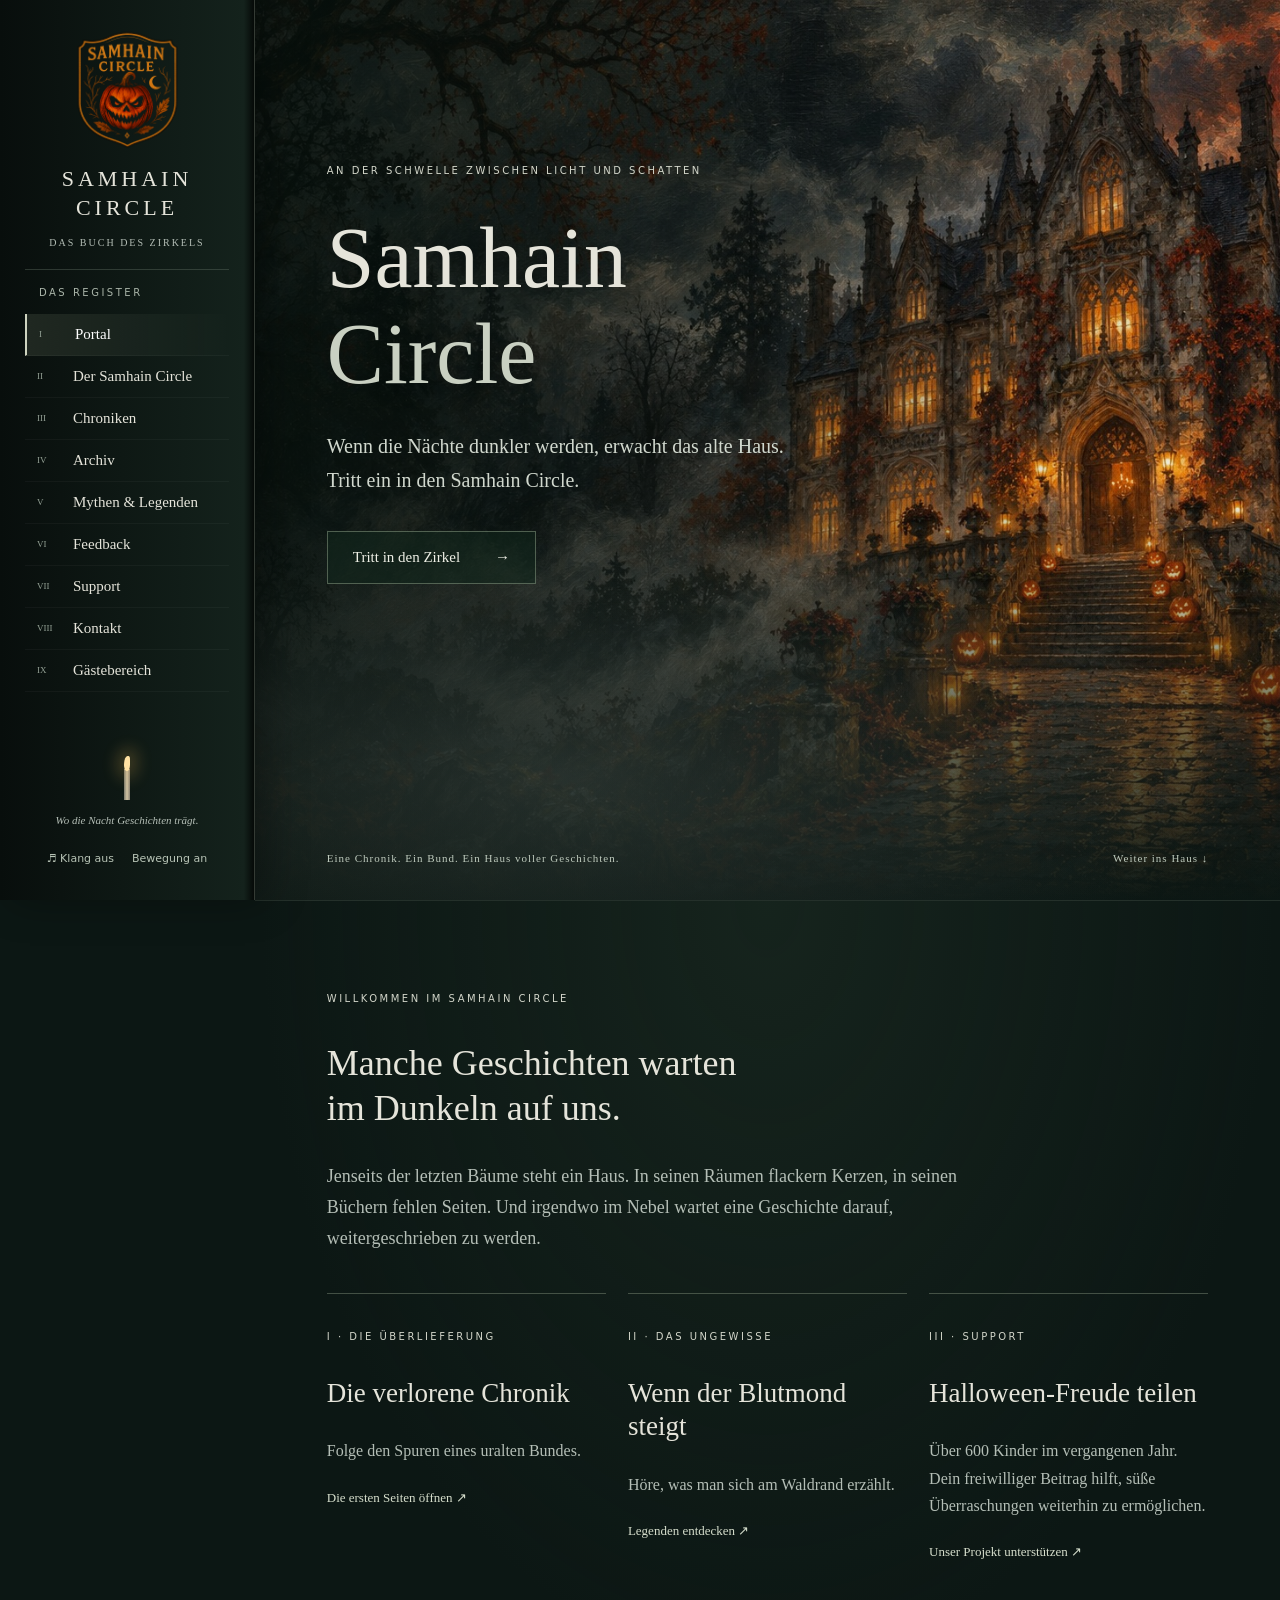
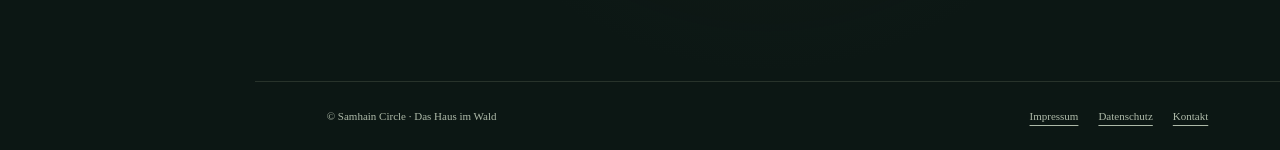
==== index.html @ fbd8ac40 "Gästebereich im Menü verlinken" ====
<!doctype html><html lang="de"><head><meta charset="utf-8"><meta name="viewport" content="width=device-width,initial-scale=1"><meta name="description" content="Samhain Circle – ein Herrenhaus im dunklen Wald. Entdecke den Zirkel, die verlorene Chronik und geheimnisvolle Legenden."><meta name="theme-color" content="#0c1714"><title>Portal · Samhain Circle</title><link rel="icon" href="./assets/favicon.svg" type="image/svg+xml"><link rel="stylesheet" href="./assets/style.css"><script src="./assets/config.js" defer></script><script src="./assets/app.js" defer></script><link rel="stylesheet" href="./assets/logo.css"><style id="historische-ueberschrift">
.hero h1{font-family:Luminari,"Palatino Linotype",Palatino,Georgia,serif;font-weight:400;letter-spacing:0;line-height:1.12;font-size:clamp(64px,6.7vw,104px)}
.hero h1 em{font-style:normal;font-weight:400}
@media(max-width:680px){.hero h1{font-size:clamp(54px,12vw,76px)}}
</style><style>nav a span{flex-shrink:0}nav a{line-height:1.4}</style></head><body><a class="skip" href="#inhalt">Zum Inhalt</a><aside class="register"><a class="brand" href="./index.html"><img class="brand-logo" src="./assets/samhain-logo.png" alt="" width="1024" height="1024"><strong>Samhain<br>Circle</strong><small>Das Buch des Zirkels</small></a><button class="menu-toggle" aria-expanded="false" aria-controls="register-nav">Buchregister <span>☰</span></button><nav id="register-nav" aria-label="Buchregister"><p class="eyebrow">Das Register</p><a href="./index.html" aria-current=page><span>I</span>Portal</a><a href="./zirkel/index.html" ><span>II</span>Der Samhain Circle</a><a href="./chroniken/index.html" ><span>III</span>Chroniken</a><a href="./archiv/index.html" ><span>IV</span>Archiv</a><a href="./mythen/index.html" ><span>V</span>Mythen & Legenden</a><a href="./feedback/index.html" ><span>VI</span>Feedback</a><a href="./vermaechtnis/index.html" ><span>VII</span>Support</a><a href="./kontakt/index.html" ><span>VIII</span>Kontakt</a><a href="https://members.samhaincircle.de/"><span>IX</span>Gästebereich</a></nav><div class="aside-bottom"><div class="candle" aria-hidden="true"><i></i></div><p>Wo die Nacht Geschichten trägt.</p><button class="sound" type="button" aria-pressed="false">♬ Klang aus</button><button class="motion" type="button" aria-pressed="false">Bewegung an</button></div></aside><main id="inhalt"><section class="hero"><div class="fog" aria-hidden="true"></div><div class="shadow" aria-hidden="true"></div><div class="hero-copy"><span class="eyebrow">An der Schwelle zwischen Licht und Schatten</span><h1>Samhain<br><em>Circle</em></h1><p>Wenn die Nächte dunkler werden, erwacht das alte Haus.<br>Tritt ein in den Samhain Circle.</p><a class="button" href="zirkel/index.html">Tritt in den Zirkel <span>→</span></a></div><div class="hero-bottom"><span>Eine Chronik. Ein Bund. Ein Haus voller Geschichten.</span><a href="#entdecken">Weiter ins Haus ↓</a></div></section><section class="intro" id="entdecken"><span class="eyebrow">Willkommen im Samhain Circle</span><h2>Manche Geschichten warten<br>im Dunkeln auf uns.</h2><p>Jenseits der letzten Bäume steht ein Haus. In seinen Räumen flackern Kerzen, in seinen Büchern fehlen Seiten. Und irgendwo im Nebel wartet eine Geschichte darauf, weitergeschrieben zu werden.</p><div class="cards"><a href="chroniken/index.html"><span class="eyebrow">I · Die Überlieferung</span><h3>Die verlorene Chronik</h3><p>Folge den Spuren eines uralten Bundes.</p><span>Die ersten Seiten öffnen ↗</span></a><a href="mythen/index.html"><span class="eyebrow">II · Das Ungewisse</span><h3>Wenn der Blutmond steigt</h3><p>Höre, was man sich am Waldrand erzählt.</p><span>Legenden entdecken ↗</span></a><a href="vermaechtnis/index.html"><span class="eyebrow">III · Support</span><h3>Halloween-Freude teilen</h3><p>Über 600 Kinder im vergangenen Jahr. Dein freiwilliger Beitrag hilft, süße Überraschungen weiterhin zu ermöglichen.</p><span>Unser Projekt unterstützen ↗</span></a></div></section><footer><span>© Samhain Circle · Das Haus im Wald</span><div><a href="./impressum/index.html">Impressum</a><a href="./datenschutz/index.html">Datenschutz</a><a href="./kontakt/index.html">Kontakt</a></div></footer></main></body></html>
---- assets/style.css ----
:root{color-scheme:dark;--ink:#e5e4da;--muted:#b4beb6;--line:#536058;--green:#0c1714;--silver:#cbd0c2}*{box-sizing:border-box}html{scroll-behavior:smooth}body{margin:0;background:var(--green);color:var(--ink);font:18px/1.7 Georgia,'Times New Roman',serif}a{color:inherit;text-underline-offset:5px}button,input,textarea{font:inherit}button,a,input,textarea,summary{touch-action:manipulation}button{cursor:pointer}button:disabled{cursor:not-allowed;opacity:.5}a:focus-visible,button:focus-visible,input:focus-visible,textarea:focus-visible,summary:focus-visible{outline:2px solid #e6c68e;outline-offset:5px}[hidden]{display:none!important}.skip{position:fixed;top:-100px;left:20px;z-index:100;background:#fff;color:#000;padding:12px}.skip:focus{top:10px}.register{width:255px;position:fixed;inset:0 auto 0 0;z-index:10;background:linear-gradient(90deg,#080e0c,#14221c 96%,#050907);border-right:1px solid #75817266;padding:26px 25px;display:flex;flex-direction:column;overflow:auto;box-shadow:10px 0 40px #0005}.brand{text-decoration:none;text-align:center;display:block}.sigil{display:block;font-size:43px;line-height:1.2;color:#d8d9c9}.brand strong{display:block;font-size:25px;font-weight:400;letter-spacing:4px;text-transform:uppercase;line-height:1.3}.brand small{font-size:10px;letter-spacing:2px;color:var(--muted);text-transform:uppercase;display:block;margin:16px 0 24px}.eyebrow{font:10px/1.8 system-ui,sans-serif;letter-spacing:2.5px;text-transform:uppercase;color:#d2d5c9}nav{border-top:1px solid #61726466;padding-top:14px}nav .eyebrow{color:#aab5a9;margin:0 0 12px 14px}nav a{display:flex;align-items:center;gap:16px;text-decoration:none;padding:10px 12px;font-size:15px;transition:background .3s,transform .3s;border-bottom:1px solid #ffffff09}nav a span{font-size:9px;width:20px;color:#929f93}nav a:hover{background:#b6c9ad0c;transform:translateX(3px)}nav a[aria-current]{background:linear-gradient(90deg,#a4b39524,transparent);border-left:2px solid #ced3bf;color:white}.aside-bottom{margin-top:auto;text-align:center;padding-top:22px}.aside-bottom p{font-size:11px;font-style:italic;color:var(--muted)}.sound,.motion{border:0;background:none;color:#b8c4b6;font:11px system-ui;padding:9px}.candle{position:relative;height:31px;width:6px;background:linear-gradient(90deg,#79786b,#d2c3a3,#888071);margin:10px auto 0}.candle i{position:absolute;top:-13px;left:0;width:6px;height:15px;border-radius:70% 30% 50% 50%;background:#ffe1a3;box-shadow:0 0 15px 8px #efba5333;animation:flicker 4s infinite alternate}.menu-toggle{display:none}main{margin-left:255px}.hero{min-height:780px;height:100svh;max-height:1100px;position:relative;isolation:isolate;background:#101a17 url('manor.jpg') center center/cover no-repeat}.hero:before{content:'';position:absolute;inset:0;z-index:-1;background:linear-gradient(90deg,#07110dd9 0%,#07110d6b 44%,#07110d0d 80%),linear-gradient(0deg,#0c1714 0%,transparent 45%,#0002)}.hero-copy{padding:clamp(70px,17vh,180px) 7% 90px;max-width:850px}.hero h1{font-size:clamp(70px,7.5vw,116px);font-weight:400;line-height:.98;letter-spacing:-3px;margin:27px 0 26px;text-shadow:0 4px 25px #0005}.hero h1 em{font-weight:400;font-style:italic;color:#c9d0c2}.hero-copy>p{font-size:20px;color:#d1d8ce;margin-bottom:34px}.button{display:inline-flex;align-items:center;gap:35px;border:1px solid #99aa9177;padding:13px 25px;text-decoration:none;background:#10271b88;color:#eeefe5;font-size:15px;transition:background .25s,border .25s}.button:hover{background:#293f30;border-color:#d0dac7}.hero-bottom{position:absolute;bottom:32px;left:7%;right:7%;display:flex;justify-content:space-between;gap:25px;font-size:11px;color:#bdc9bc;letter-spacing:1px}.hero-bottom a{text-decoration:none}.fog{position:absolute;inset:55% 0 0;z-index:-1;background:radial-gradient(ellipse at 30% 70%,#cad9d425,transparent 65%);animation:mist 24s ease-in-out infinite alternate;pointer-events:none}.shadow{position:absolute;right:15%;top:48%;width:28px;height:95px;opacity:0;background:#0008;border-radius:50% 50% 15% 15%;filter:blur(7px);animation:shade 70s infinite;z-index:-1}.intro{padding:80px 7% 90px;border-top:1px solid #c2cdbc22;background:radial-gradient(ellipse at top,#24362a66,transparent 70%)}h2,h3{font-weight:400;line-height:1.25}h2{font-size:36px}h3{font-size:27px}.intro>p{max-width:650px;color:var(--muted);font-size:18px}.cards{display:grid;grid-template-columns:repeat(3,1fr);gap:22px;margin-top:40px}.cards a{display:block;text-decoration:none;border-top:1px solid #81917b77;padding:25px 0;transition:transform .25s}.cards a:hover{transform:translateY(-4px)}.cards p{font-size:16px;color:var(--muted)}.cards a>span:last-child{font-size:13px;color:#d6decc}.page{padding:70px 8% 100px;min-height:calc(100svh - 90px);background:radial-gradient(ellipse at top right,#354b3433,transparent 70%);animation:arrive .6s ease-out}.page>h1{font-size:clamp(42px,5vw,68px);font-weight:400;line-height:1.13;max-width:850px;margin:25px 0 15px}.subtitle{font-size:19px;font-style:italic;color:#b4c2b2}.rule{display:flex;align-items:center;gap:20px;color:#a7b49d;margin:35px 0}.rule:after{content:'';height:1px;background:#82927955;flex:1}.prose{max-width:850px}.prose p{color:#c0cabf}.prose .lead{font-size:24px;line-height:1.55;color:#e2e4d8}.columns{display:grid;grid-template-columns:1fr 1fr;gap:40px;margin:45px 0}.number{font-size:30px;color:#8fa184}.columns h2{font-size:26px}blockquote{border-left:1px solid #a9b69a;padding:14px 30px;margin:40px 0;font-size:24px;font-style:italic;color:#d3d9c9}.timeline article{padding:25px 0 30px;border-bottom:1px solid #63765b55}.timeline h2{font-size:30px}.prose .cards{grid-template-columns:1fr 1fr}.note{font-size:13px;color:#acbaab!important}.prose details{padding:22px 0;border-bottom:1px solid #7b8e6e66}.prose summary{font-size:25px;cursor:pointer}.prose details p{padding-left:20px}footer{display:flex;justify-content:space-between;gap:20px;padding:25px 7%;font-size:11px;color:#adb9a8;border-top:1px solid #75816b44}footer div{display:flex;gap:20px}form{max-width:680px}fieldset{border:0;padding:0;margin:28px 0}legend{margin-bottom:12px;font-size:17px}legend span,label>span{color:var(--muted);font-size:13px}label{display:block;font-size:16px;margin-bottom:20px}input:not([type=radio]):not([type=checkbox]),textarea{display:block;width:100%;margin-top:8px;background:#060e0a77;border:1px solid #788a6e88;border-radius:0;padding:12px;color:#fff}textarea{resize:vertical;min-height:130px}.choice{display:flex;align-items:baseline;gap:10px;font-size:14px}.choice input{accent-color:#a9b697;width:17px;height:17px}.rating{display:flex;flex-wrap:wrap;gap:10px}.rating legend{float:none}.rating label{position:relative;border:1px solid #72836566;padding:10px 14px;margin:0;cursor:pointer}.rating label:has(input:checked){background:#52624466;border-color:#e7d3a0}.rating input{accent-color:#b5c5a7}.rating label>span{color:#d8c79f;font-size:17px;display:block}.rating small{display:block;font:11px system-ui;color:#c2cbbb}.trap{position:absolute;left:-10000px}.no-motion *, .no-motion *:before,.no-motion *:after{animation:none!important;scroll-behavior:auto!important;transition:none!important}@keyframes mist{to{transform:translateX(8%);opacity:.5}}@keyframes flicker{50%{opacity:.7;transform:scaleY(.85)}}@keyframes shade{0%,88%,96%,100%{opacity:0}92%{opacity:.45;transform:translateX(-30px)}}@keyframes arrive{from{opacity:0;transform:translateY(6px)}to{opacity:1;transform:translateY(0)}}@media(prefers-reduced-motion:reduce){*,*:before,*:after{animation:none!important;scroll-behavior:auto!important;transition:none!important}}@media(min-width:1500px){.register{width:280px}main{margin-left:280px}}@media(max-width:950px){.register{width:210px;padding:20px 14px}main{margin-left:210px}.hero-copy{padding-left:7%}.hero{min-height:700px}.hero-copy .eyebrow{max-width:290px;display:block}.cards{grid-template-columns:1fr}.hero-bottom{flex-direction:column}.hero h1{font-size:80px}}@media(max-width:680px){.register{position:sticky;top:0;width:100%;height:auto;padding:12px 20px;display:block;overflow:visible;background:#101c16f5;backdrop-filter:blur(10px)}.brand{display:flex;align-items:center;gap:10px;text-align:left}.sigil{font-size:32px}.brand strong{font-size:13px;letter-spacing:2px}.brand small,.aside-bottom .candle,.aside-bottom p{display:none}.menu-toggle{display:block;position:absolute;top:22px;right:20px;background:none;border:0;color:#e0e4d7;font-size:13px}.menu-toggle span{margin-left:8px}nav{display:none;margin-top:14px;max-height:70svh;overflow:auto}nav.open{display:block}.aside-bottom{position:absolute;right:16px;top:41px;margin:0;padding:0}.sound,.motion{font-size:9px;padding:4px}main{margin:0}.hero{height:calc(100svh - 70px);min-height:640px;background-position:60% center}.hero-copy{padding:100px 7% 80px}.hero h1{font-size:78px}.hero-copy>p{font-size:18px}.hero-copy>.eyebrow{font-size:9px;max-width:220px}.hero:before{background:linear-gradient(90deg,#07110dd9,#07110d66),linear-gradient(0deg,#0c1714,transparent 65%)}.hero-bottom{font-size:10px;bottom:28px}.intro{padding:55px 7%}.intro h2{font-size:32px}.page{padding:45px 7% 65px}.page>h1{font-size:43px}.columns,.prose .cards{grid-template-columns:1fr;gap:15px}.prose .lead{font-size:21px}blockquote{font-size:21px;padding-left:20px}.rating{gap:6px}.rating label{padding:8px}.rating label>span{font-size:13px}footer{flex-direction:column;padding:22px 7%}.hero h1{letter-spacing:-2px}}
---- assets/logo.css ----
.brand-logo{display:block;width:125px;max-width:100%;height:auto;object-fit:contain;margin:0 auto 14px}.brand strong{font-size:22px}.brand small{margin-top:12px;margin-bottom:18px}@media(max-width:680px){.brand-logo{width:42px;height:42px;margin:0;flex-shrink:0}.brand strong{font-size:13px}}@media(min-width:681px) and (max-height:800px){.brand-logo{width:90px;margin-bottom:8px}.brand small{margin:9px 0 12px}.register{padding-top:16px}nav a{padding-top:8px;padding-bottom:8px}.aside-bottom{padding-top:12px}}
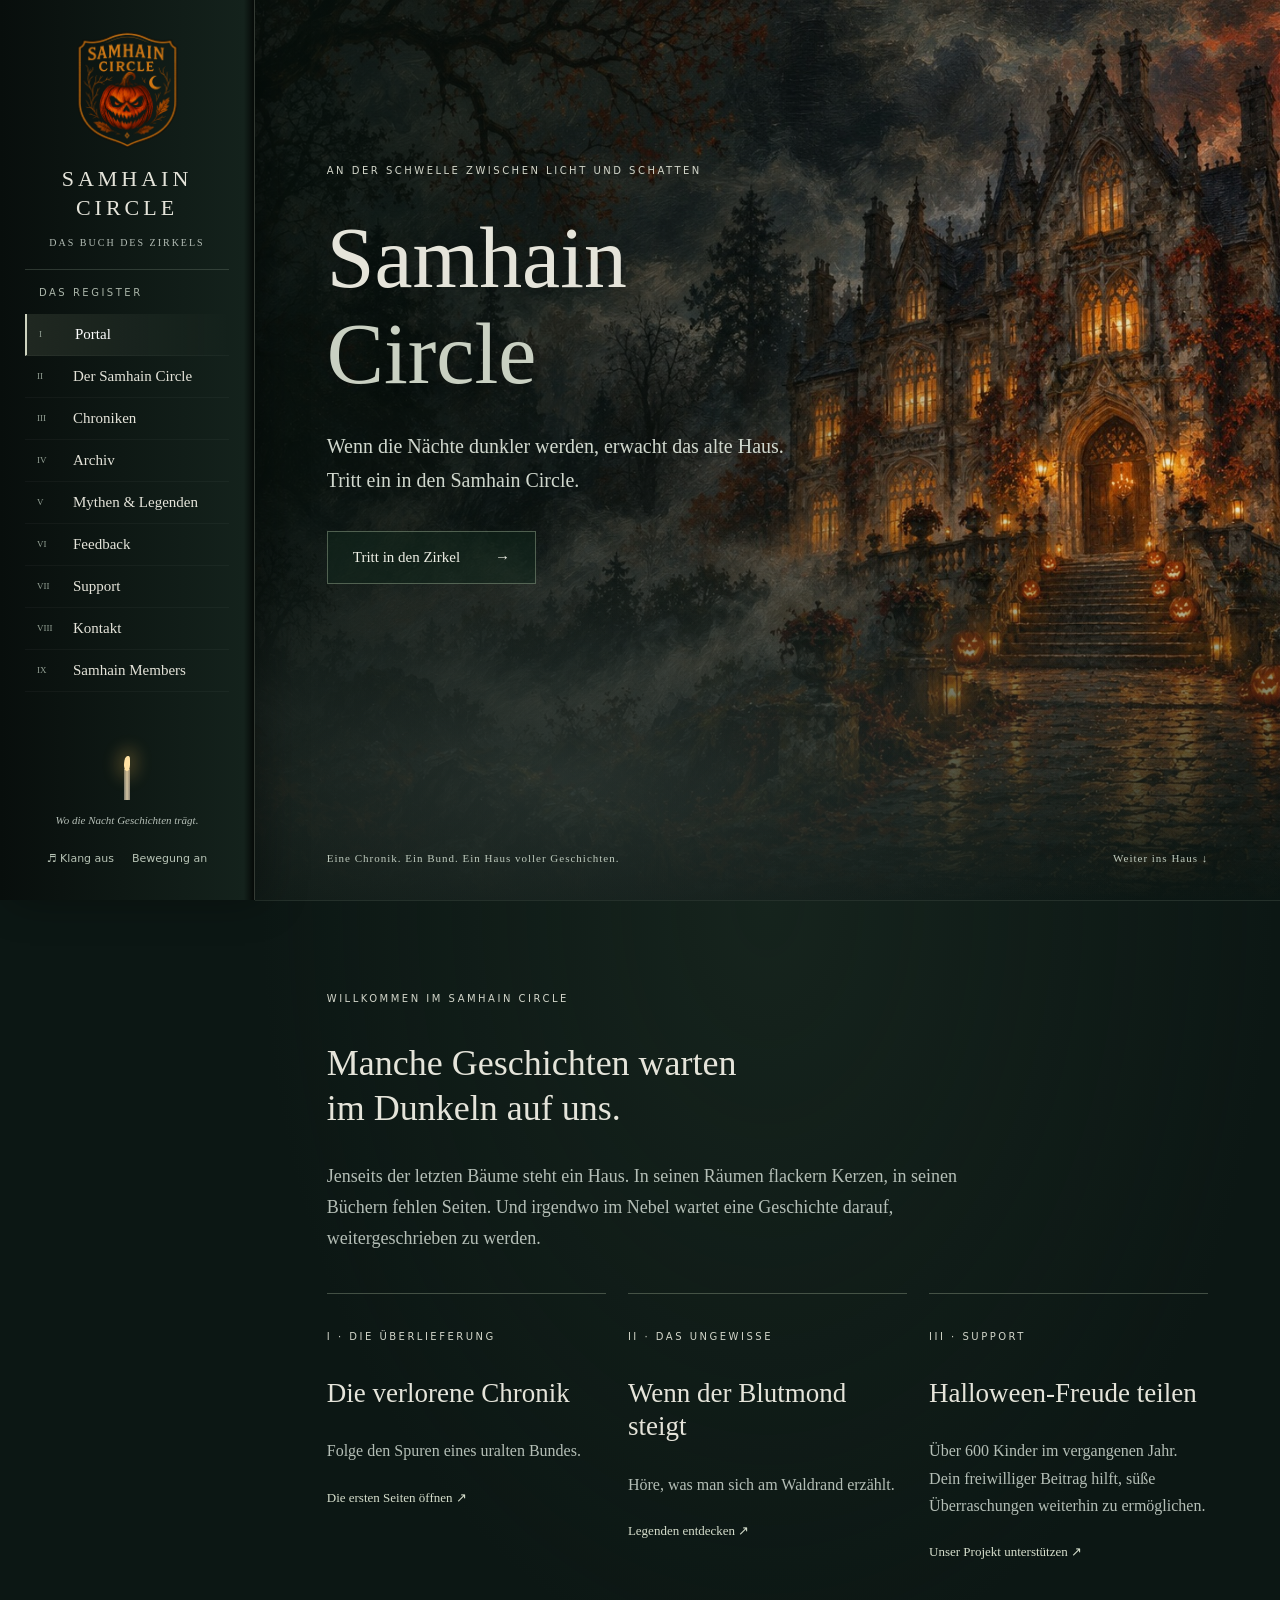
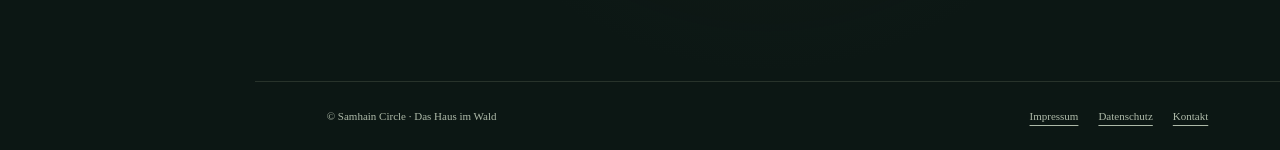
==== commit 10ac6aca: "Menüeintrag in Samhain Members umbenennen" ====
--- a/index.html
+++ b/index.html
@@ -2,4 +2,4 @@
 .hero h1{font-family:Luminari,"Palatino Linotype",Palatino,Georgia,serif;font-weight:400;letter-spacing:0;line-height:1.12;font-size:clamp(64px,6.7vw,104px)}
 .hero h1 em{font-style:normal;font-weight:400}
 @media(max-width:680px){.hero h1{font-size:clamp(54px,12vw,76px)}}
-</style><style>nav a span{flex-shrink:0}nav a{line-height:1.4}</style></head><body><a class="skip" href="#inhalt">Zum Inhalt</a><aside class="register"><a class="brand" href="./index.html"><img class="brand-logo" src="./assets/samhain-logo.png" alt="" width="1024" height="1024"><strong>Samhain<br>Circle</strong><small>Das Buch des Zirkels</small></a><button class="menu-toggle" aria-expanded="false" aria-controls="register-nav">Buchregister <span>☰</span></button><nav id="register-nav" aria-label="Buchregister"><p class="eyebrow">Das Register</p><a href="./index.html" aria-current=page><span>I</span>Portal</a><a href="./zirkel/index.html" ><span>II</span>Der Samhain Circle</a><a href="./chroniken/index.html" ><span>III</span>Chroniken</a><a href="./archiv/index.html" ><span>IV</span>Archiv</a><a href="./mythen/index.html" ><span>V</span>Mythen & Legenden</a><a href="./feedback/index.html" ><span>VI</span>Feedback</a><a href="./vermaechtnis/index.html" ><span>VII</span>Support</a><a href="./kontakt/index.html" ><span>VIII</span>Kontakt</a><a href="https://members.samhaincircle.de/"><span>IX</span>Gästebereich</a></nav><div class="aside-bottom"><div class="candle" aria-hidden="true"><i></i></div><p>Wo die Nacht Geschichten trägt.</p><button class="sound" type="button" aria-pressed="false">♬ Klang aus</button><button class="motion" type="button" aria-pressed="false">Bewegung an</button></div></aside><main id="inhalt"><section class="hero"><div class="fog" aria-hidden="true"></div><div class="shadow" aria-hidden="true"></div><div class="hero-copy"><span class="eyebrow">An der Schwelle zwischen Licht und Schatten</span><h1>Samhain<br><em>Circle</em></h1><p>Wenn die Nächte dunkler werden, erwacht das alte Haus.<br>Tritt ein in den Samhain Circle.</p><a class="button" href="zirkel/index.html">Tritt in den Zirkel <span>→</span></a></div><div class="hero-bottom"><span>Eine Chronik. Ein Bund. Ein Haus voller Geschichten.</span><a href="#entdecken">Weiter ins Haus ↓</a></div></section><section class="intro" id="entdecken"><span class="eyebrow">Willkommen im Samhain Circle</span><h2>Manche Geschichten warten<br>im Dunkeln auf uns.</h2><p>Jenseits der letzten Bäume steht ein Haus. In seinen Räumen flackern Kerzen, in seinen Büchern fehlen Seiten. Und irgendwo im Nebel wartet eine Geschichte darauf, weitergeschrieben zu werden.</p><div class="cards"><a href="chroniken/index.html"><span class="eyebrow">I · Die Überlieferung</span><h3>Die verlorene Chronik</h3><p>Folge den Spuren eines uralten Bundes.</p><span>Die ersten Seiten öffnen ↗</span></a><a href="mythen/index.html"><span class="eyebrow">II · Das Ungewisse</span><h3>Wenn der Blutmond steigt</h3><p>Höre, was man sich am Waldrand erzählt.</p><span>Legenden entdecken ↗</span></a><a href="vermaechtnis/index.html"><span class="eyebrow">III · Support</span><h3>Halloween-Freude teilen</h3><p>Über 600 Kinder im vergangenen Jahr. Dein freiwilliger Beitrag hilft, süße Überraschungen weiterhin zu ermöglichen.</p><span>Unser Projekt unterstützen ↗</span></a></div></section><footer><span>© Samhain Circle · Das Haus im Wald</span><div><a href="./impressum/index.html">Impressum</a><a href="./datenschutz/index.html">Datenschutz</a><a href="./kontakt/index.html">Kontakt</a></div></footer></main></body></html>
+</style><style>nav a span{flex-shrink:0}nav a{line-height:1.4}</style></head><body><a class="skip" href="#inhalt">Zum Inhalt</a><aside class="register"><a class="brand" href="./index.html"><img class="brand-logo" src="./assets/samhain-logo.png" alt="" width="1024" height="1024"><strong>Samhain<br>Circle</strong><small>Das Buch des Zirkels</small></a><button class="menu-toggle" aria-expanded="false" aria-controls="register-nav">Buchregister <span>☰</span></button><nav id="register-nav" aria-label="Buchregister"><p class="eyebrow">Das Register</p><a href="./index.html" aria-current=page><span>I</span>Portal</a><a href="./zirkel/index.html" ><span>II</span>Der Samhain Circle</a><a href="./chroniken/index.html" ><span>III</span>Chroniken</a><a href="./archiv/index.html" ><span>IV</span>Archiv</a><a href="./mythen/index.html" ><span>V</span>Mythen & Legenden</a><a href="./feedback/index.html" ><span>VI</span>Feedback</a><a href="./vermaechtnis/index.html" ><span>VII</span>Support</a><a href="./kontakt/index.html" ><span>VIII</span>Kontakt</a><a href="https://members.samhaincircle.de/"><span>IX</span>Samhain Members</a></nav><div class="aside-bottom"><div class="candle" aria-hidden="true"><i></i></div><p>Wo die Nacht Geschichten trägt.</p><button class="sound" type="button" aria-pressed="false">♬ Klang aus</button><button class="motion" type="button" aria-pressed="false">Bewegung an</button></div></aside><main id="inhalt"><section class="hero"><div class="fog" aria-hidden="true"></div><div class="shadow" aria-hidden="true"></div><div class="hero-copy"><span class="eyebrow">An der Schwelle zwischen Licht und Schatten</span><h1>Samhain<br><em>Circle</em></h1><p>Wenn die Nächte dunkler werden, erwacht das alte Haus.<br>Tritt ein in den Samhain Circle.</p><a class="button" href="zirkel/index.html">Tritt in den Zirkel <span>→</span></a></div><div class="hero-bottom"><span>Eine Chronik. Ein Bund. Ein Haus voller Geschichten.</span><a href="#entdecken">Weiter ins Haus ↓</a></div></section><section class="intro" id="entdecken"><span class="eyebrow">Willkommen im Samhain Circle</span><h2>Manche Geschichten warten<br>im Dunkeln auf uns.</h2><p>Jenseits der letzten Bäume steht ein Haus. In seinen Räumen flackern Kerzen, in seinen Büchern fehlen Seiten. Und irgendwo im Nebel wartet eine Geschichte darauf, weitergeschrieben zu werden.</p><div class="cards"><a href="chroniken/index.html"><span class="eyebrow">I · Die Überlieferung</span><h3>Die verlorene Chronik</h3><p>Folge den Spuren eines uralten Bundes.</p><span>Die ersten Seiten öffnen ↗</span></a><a href="mythen/index.html"><span class="eyebrow">II · Das Ungewisse</span><h3>Wenn der Blutmond steigt</h3><p>Höre, was man sich am Waldrand erzählt.</p><span>Legenden entdecken ↗</span></a><a href="vermaechtnis/index.html"><span class="eyebrow">III · Support</span><h3>Halloween-Freude teilen</h3><p>Über 600 Kinder im vergangenen Jahr. Dein freiwilliger Beitrag hilft, süße Überraschungen weiterhin zu ermöglichen.</p><span>Unser Projekt unterstützen ↗</span></a></div></section><footer><span>© Samhain Circle · Das Haus im Wald</span><div><a href="./impressum/index.html">Impressum</a><a href="./datenschutz/index.html">Datenschutz</a><a href="./kontakt/index.html">Kontakt</a></div></footer></main></body></html>
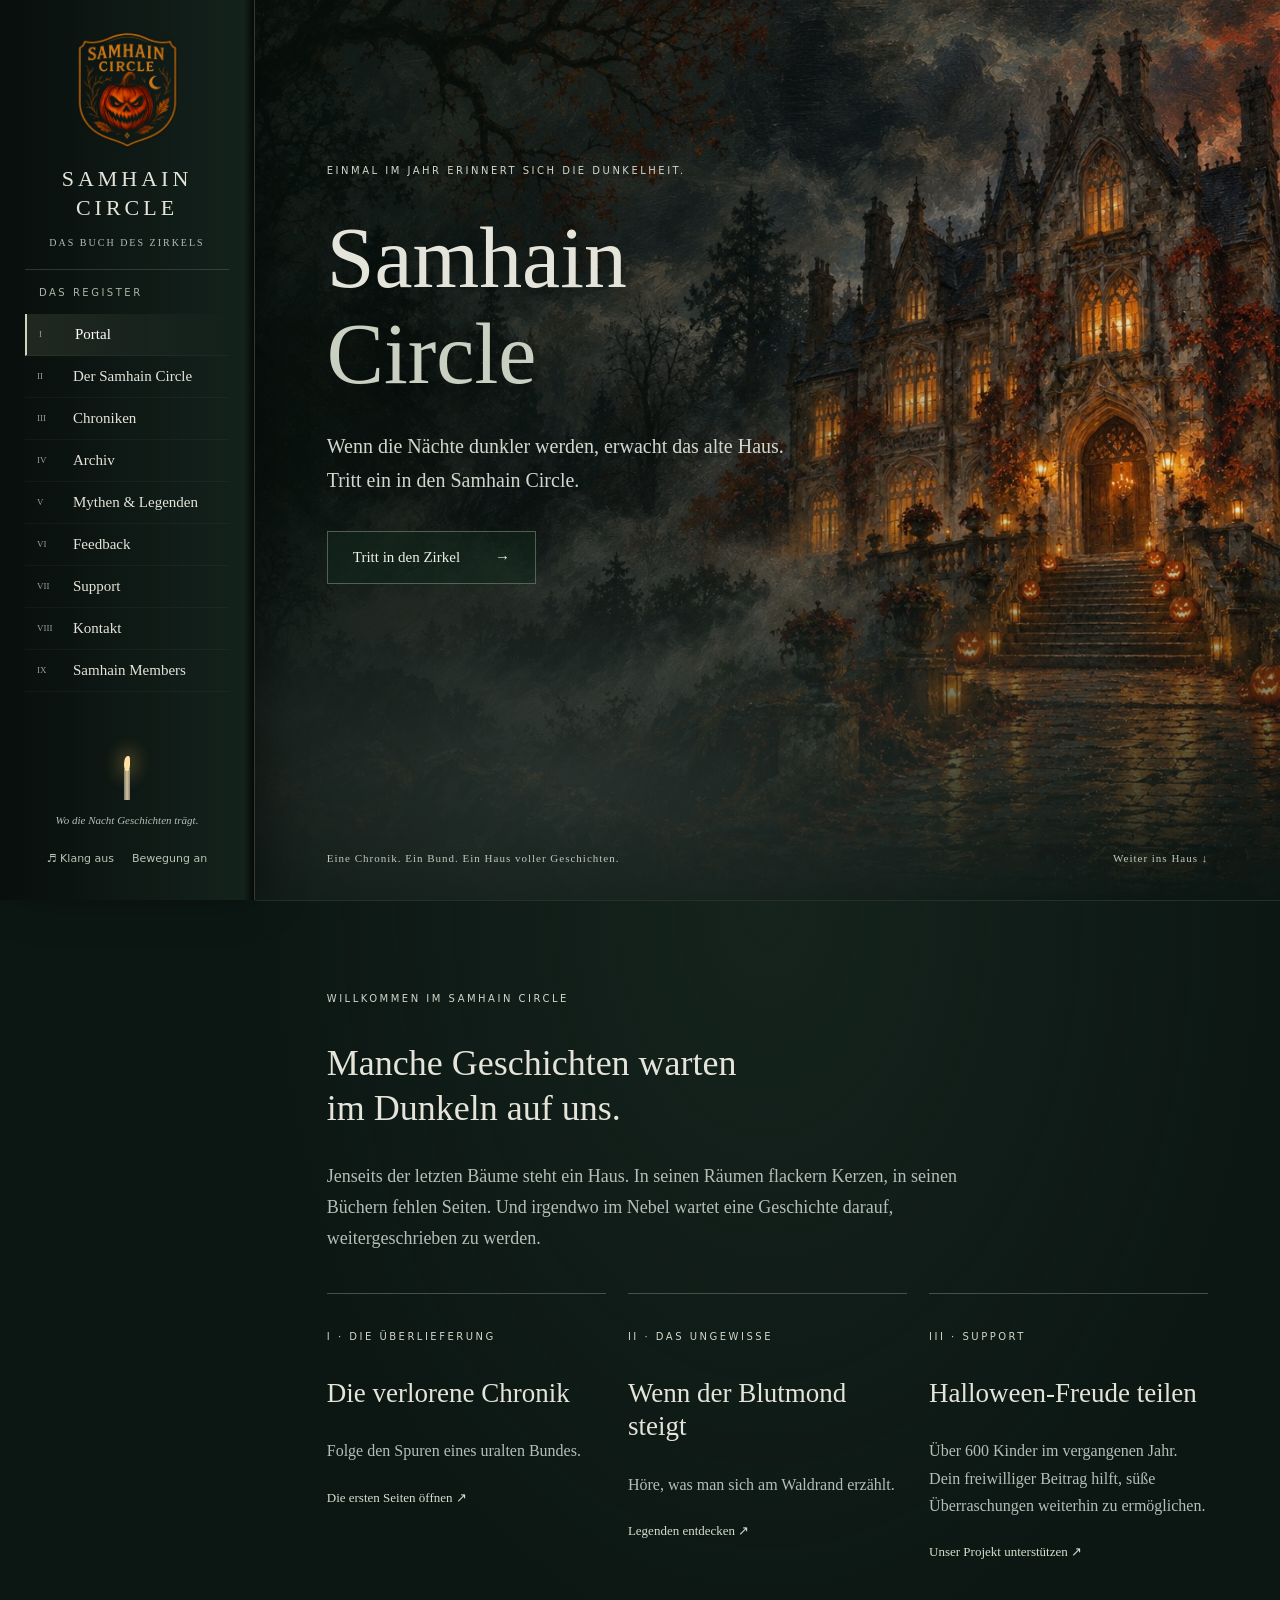
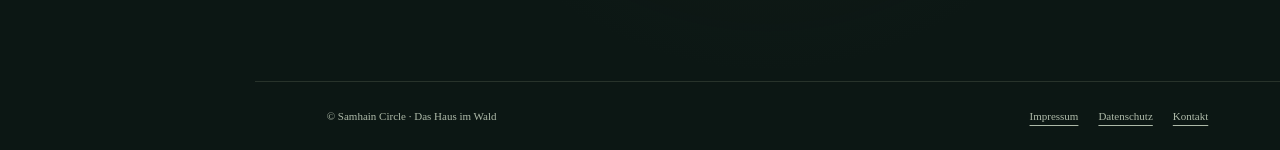
==== commit fa513412: "Update homepage motto Updated the hero section and intro text for clarity and engagement." ====
--- a/index.html
+++ b/index.html
@@ -2,4 +2,4 @@
 .hero h1{font-family:Luminari,"Palatino Linotype",Palatino,Georgia,serif;font-weight:400;letter-spacing:0;line-height:1.12;font-size:clamp(64px,6.7vw,104px)}
 .hero h1 em{font-style:normal;font-weight:400}
 @media(max-width:680px){.hero h1{font-size:clamp(54px,12vw,76px)}}
-</style><style>nav a span{flex-shrink:0}nav a{line-height:1.4}</style></head><body><a class="skip" href="#inhalt">Zum Inhalt</a><aside class="register"><a class="brand" href="./index.html"><img class="brand-logo" src="./assets/samhain-logo.png" alt="" width="1024" height="1024"><strong>Samhain<br>Circle</strong><small>Das Buch des Zirkels</small></a><button class="menu-toggle" aria-expanded="false" aria-controls="register-nav">Buchregister <span>☰</span></button><nav id="register-nav" aria-label="Buchregister"><p class="eyebrow">Das Register</p><a href="./index.html" aria-current=page><span>I</span>Portal</a><a href="./zirkel/index.html" ><span>II</span>Der Samhain Circle</a><a href="./chroniken/index.html" ><span>III</span>Chroniken</a><a href="./archiv/index.html" ><span>IV</span>Archiv</a><a href="./mythen/index.html" ><span>V</span>Mythen & Legenden</a><a href="./feedback/index.html" ><span>VI</span>Feedback</a><a href="./vermaechtnis/index.html" ><span>VII</span>Support</a><a href="./kontakt/index.html" ><span>VIII</span>Kontakt</a><a href="https://members.samhaincircle.de/"><span>IX</span>Samhain Members</a></nav><div class="aside-bottom"><div class="candle" aria-hidden="true"><i></i></div><p>Wo die Nacht Geschichten trägt.</p><button class="sound" type="button" aria-pressed="false">♬ Klang aus</button><button class="motion" type="button" aria-pressed="false">Bewegung an</button></div></aside><main id="inhalt"><section class="hero"><div class="fog" aria-hidden="true"></div><div class="shadow" aria-hidden="true"></div><div class="hero-copy"><span class="eyebrow">An der Schwelle zwischen Licht und Schatten</span><h1>Samhain<br><em>Circle</em></h1><p>Wenn die Nächte dunkler werden, erwacht das alte Haus.<br>Tritt ein in den Samhain Circle.</p><a class="button" href="zirkel/index.html">Tritt in den Zirkel <span>→</span></a></div><div class="hero-bottom"><span>Eine Chronik. Ein Bund. Ein Haus voller Geschichten.</span><a href="#entdecken">Weiter ins Haus ↓</a></div></section><section class="intro" id="entdecken"><span class="eyebrow">Willkommen im Samhain Circle</span><h2>Manche Geschichten warten<br>im Dunkeln auf uns.</h2><p>Jenseits der letzten Bäume steht ein Haus. In seinen Räumen flackern Kerzen, in seinen Büchern fehlen Seiten. Und irgendwo im Nebel wartet eine Geschichte darauf, weitergeschrieben zu werden.</p><div class="cards"><a href="chroniken/index.html"><span class="eyebrow">I · Die Überlieferung</span><h3>Die verlorene Chronik</h3><p>Folge den Spuren eines uralten Bundes.</p><span>Die ersten Seiten öffnen ↗</span></a><a href="mythen/index.html"><span class="eyebrow">II · Das Ungewisse</span><h3>Wenn der Blutmond steigt</h3><p>Höre, was man sich am Waldrand erzählt.</p><span>Legenden entdecken ↗</span></a><a href="vermaechtnis/index.html"><span class="eyebrow">III · Support</span><h3>Halloween-Freude teilen</h3><p>Über 600 Kinder im vergangenen Jahr. Dein freiwilliger Beitrag hilft, süße Überraschungen weiterhin zu ermöglichen.</p><span>Unser Projekt unterstützen ↗</span></a></div></section><footer><span>© Samhain Circle · Das Haus im Wald</span><div><a href="./impressum/index.html">Impressum</a><a href="./datenschutz/index.html">Datenschutz</a><a href="./kontakt/index.html">Kontakt</a></div></footer></main></body></html>
+</style><style>nav a span{flex-shrink:0}nav a{line-height:1.4}</style></head><body><a class="skip" href="#inhalt">Zum Inhalt</a><aside class="register"><a class="brand" href="./index.html"><img class="brand-logo" src="./assets/samhain-logo.png" alt="" width="1024" height="1024"><strong>Samhain<br>Circle</strong><small>Das Buch des Zirkels</small></a><button class="menu-toggle" aria-expanded="false" aria-controls="register-nav">Buchregister <span>☰</span></button><nav id="register-nav" aria-label="Buchregister"><p class="eyebrow">Das Register</p><a href="./index.html" aria-current=page><span>I</span>Portal</a><a href="./zirkel/index.html" ><span>II</span>Der Samhain Circle</a><a href="./chroniken/index.html" ><span>III</span>Chroniken</a><a href="./archiv/index.html" ><span>IV</span>Archiv</a><a href="./mythen/index.html" ><span>V</span>Mythen & Legenden</a><a href="./feedback/index.html" ><span>VI</span>Feedback</a><a href="./vermaechtnis/index.html" ><span>VII</span>Support</a><a href="./kontakt/index.html" ><span>VIII</span>Kontakt</a><a href="https://members.samhaincircle.de/"><span>IX</span>Samhain Members</a></nav><div class="aside-bottom"><div class="candle" aria-hidden="true"><i></i></div><p>Wo die Nacht Geschichten trägt.</p><button class="sound" type="button" aria-pressed="false">♬ Klang aus</button><button class="motion" type="button" aria-pressed="false">Bewegung an</button></div></aside><main id="inhalt"><section class="hero"><div class="fog" aria-hidden="true"></div><div class="shadow" aria-hidden="true"></div><div class="hero-copy"><span class="eyebrow">Einmal im Jahr erinnert sich die Dunkelheit.</span><h1>Samhain<br><em>Circle</em></h1><p>Wenn die Nächte dunkler werden, erwacht das alte Haus.<br>Tritt ein in den Samhain Circle.</p><a class="button" href="zirkel/index.html">Tritt in den Zirkel <span>→</span></a></div><div class="hero-bottom"><span>Eine Chronik. Ein Bund. Ein Haus voller Geschichten.</span><a href="#entdecken">Weiter ins Haus ↓</a></div></section><section class="intro" id="entdecken"><span class="eyebrow">Willkommen im Samhain Circle</span><h2>Manche Geschichten warten<br>im Dunkeln auf uns.</h2><p>Jenseits der letzten Bäume steht ein Haus. In seinen Räumen flackern Kerzen, in seinen Büchern fehlen Seiten. Und irgendwo im Nebel wartet eine Geschichte darauf, weitergeschrieben zu werden.</p><div class="cards"><a href="chroniken/index.html"><span class="eyebrow">I · Die Überlieferung</span><h3>Die verlorene Chronik</h3><p>Folge den Spuren eines uralten Bundes.</p><span>Die ersten Seiten öffnen ↗</span></a><a href="mythen/index.html"><span class="eyebrow">II · Das Ungewisse</span><h3>Wenn der Blutmond steigt</h3><p>Höre, was man sich am Waldrand erzählt.</p><span>Legenden entdecken ↗</span></a><a href="vermaechtnis/index.html"><span class="eyebrow">III · Support</span><h3>Halloween-Freude teilen</h3><p>Über 600 Kinder im vergangenen Jahr. Dein freiwilliger Beitrag hilft, süße Überraschungen weiterhin zu ermöglichen.</p><span>Unser Projekt unterstützen ↗</span></a></div></section><footer><span>© Samhain Circle · Das Haus im Wald</span><div><a href="./impressum/index.html">Impressum</a><a href="./datenschutz/index.html">Datenschutz</a><a href="./kontakt/index.html">Kontakt</a></div></footer></main><!-- Cloudflare Web Analytics --><script type='module' src='https://static.cloudflareinsights.com/beacon.min.js' data-cf-beacon='{"token": "3b472250a3e3463ea10ab8ddbc020c84"}'></script><!-- End Cloudflare Web Analytics --></body></html>
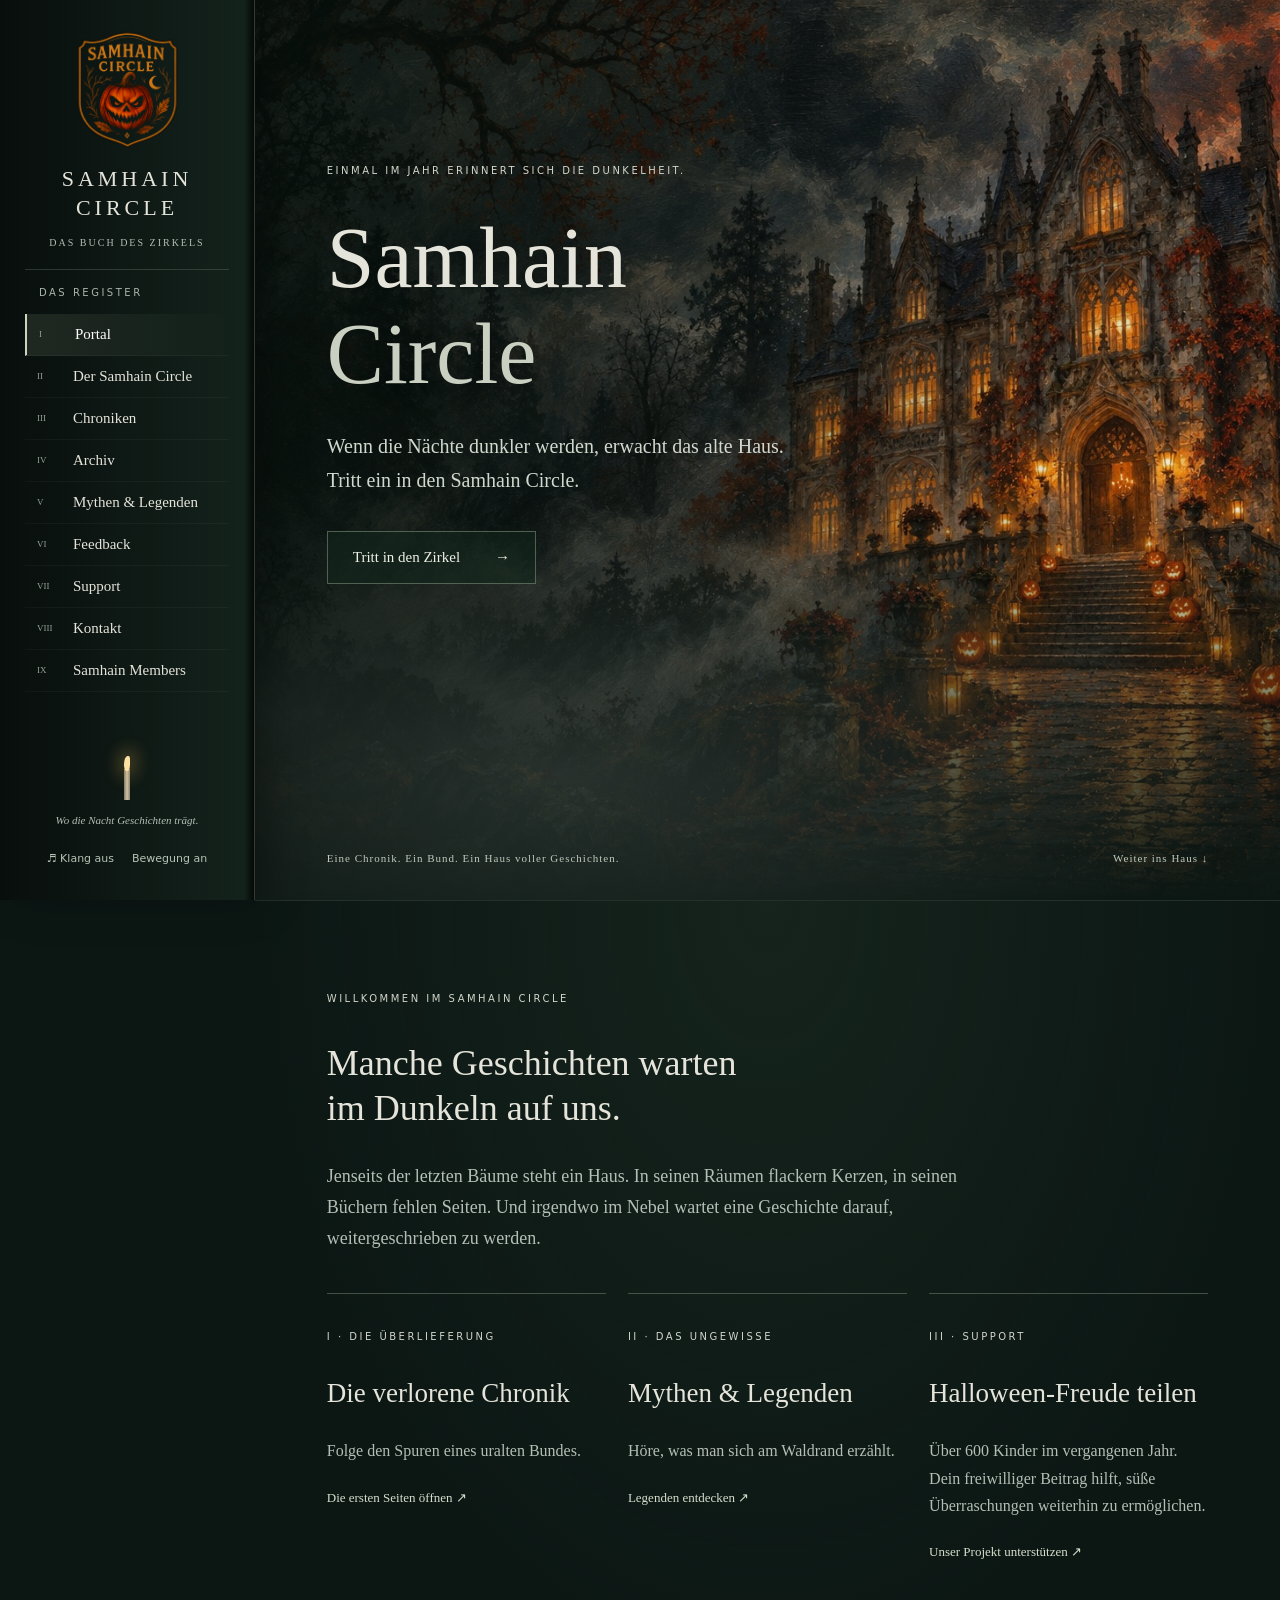
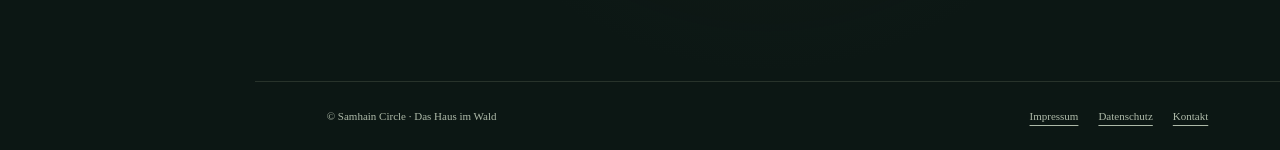
==== commit f0279750: "Rename homepage card to Mythen und Legenden" ====
--- a/index.html
+++ b/index.html
@@ -2,4 +2,4 @@
 .hero h1{font-family:Luminari,"Palatino Linotype",Palatino,Georgia,serif;font-weight:400;letter-spacing:0;line-height:1.12;font-size:clamp(64px,6.7vw,104px)}
 .hero h1 em{font-style:normal;font-weight:400}
 @media(max-width:680px){.hero h1{font-size:clamp(54px,12vw,76px)}}
-</style><style>nav a span{flex-shrink:0}nav a{line-height:1.4}</style></head><body><a class="skip" href="#inhalt">Zum Inhalt</a><aside class="register"><a class="brand" href="./index.html"><img class="brand-logo" src="./assets/samhain-logo.png" alt="" width="1024" height="1024"><strong>Samhain<br>Circle</strong><small>Das Buch des Zirkels</small></a><button class="menu-toggle" aria-expanded="false" aria-controls="register-nav">Buchregister <span>☰</span></button><nav id="register-nav" aria-label="Buchregister"><p class="eyebrow">Das Register</p><a href="./index.html" aria-current=page><span>I</span>Portal</a><a href="./zirkel/index.html" ><span>II</span>Der Samhain Circle</a><a href="./chroniken/index.html" ><span>III</span>Chroniken</a><a href="./archiv/index.html" ><span>IV</span>Archiv</a><a href="./mythen/index.html" ><span>V</span>Mythen & Legenden</a><a href="./feedback/index.html" ><span>VI</span>Feedback</a><a href="./vermaechtnis/index.html" ><span>VII</span>Support</a><a href="./kontakt/index.html" ><span>VIII</span>Kontakt</a><a href="https://members.samhaincircle.de/"><span>IX</span>Samhain Members</a></nav><div class="aside-bottom"><div class="candle" aria-hidden="true"><i></i></div><p>Wo die Nacht Geschichten trägt.</p><button class="sound" type="button" aria-pressed="false">♬ Klang aus</button><button class="motion" type="button" aria-pressed="false">Bewegung an</button></div></aside><main id="inhalt"><section class="hero"><div class="fog" aria-hidden="true"></div><div class="shadow" aria-hidden="true"></div><div class="hero-copy"><span class="eyebrow">Einmal im Jahr erinnert sich die Dunkelheit.</span><h1>Samhain<br><em>Circle</em></h1><p>Wenn die Nächte dunkler werden, erwacht das alte Haus.<br>Tritt ein in den Samhain Circle.</p><a class="button" href="zirkel/index.html">Tritt in den Zirkel <span>→</span></a></div><div class="hero-bottom"><span>Eine Chronik. Ein Bund. Ein Haus voller Geschichten.</span><a href="#entdecken">Weiter ins Haus ↓</a></div></section><section class="intro" id="entdecken"><span class="eyebrow">Willkommen im Samhain Circle</span><h2>Manche Geschichten warten<br>im Dunkeln auf uns.</h2><p>Jenseits der letzten Bäume steht ein Haus. In seinen Räumen flackern Kerzen, in seinen Büchern fehlen Seiten. Und irgendwo im Nebel wartet eine Geschichte darauf, weitergeschrieben zu werden.</p><div class="cards"><a href="chroniken/index.html"><span class="eyebrow">I · Die Überlieferung</span><h3>Die verlorene Chronik</h3><p>Folge den Spuren eines uralten Bundes.</p><span>Die ersten Seiten öffnen ↗</span></a><a href="mythen/index.html"><span class="eyebrow">II · Das Ungewisse</span><h3>Wenn der Blutmond steigt</h3><p>Höre, was man sich am Waldrand erzählt.</p><span>Legenden entdecken ↗</span></a><a href="vermaechtnis/index.html"><span class="eyebrow">III · Support</span><h3>Halloween-Freude teilen</h3><p>Über 600 Kinder im vergangenen Jahr. Dein freiwilliger Beitrag hilft, süße Überraschungen weiterhin zu ermöglichen.</p><span>Unser Projekt unterstützen ↗</span></a></div></section><footer><span>© Samhain Circle · Das Haus im Wald</span><div><a href="./impressum/index.html">Impressum</a><a href="./datenschutz/index.html">Datenschutz</a><a href="./kontakt/index.html">Kontakt</a></div></footer></main><!-- Cloudflare Web Analytics --><script type='module' src='https://static.cloudflareinsights.com/beacon.min.js' data-cf-beacon='{"token": "3b472250a3e3463ea10ab8ddbc020c84"}'></script><!-- End Cloudflare Web Analytics --></body></html>
+</style><style>nav a span{flex-shrink:0}nav a{line-height:1.4}</style></head><body><a class="skip" href="#inhalt">Zum Inhalt</a><aside class="register"><a class="brand" href="./index.html"><img class="brand-logo" src="./assets/samhain-logo.png" alt="" width="1024" height="1024"><strong>Samhain<br>Circle</strong><small>Das Buch des Zirkels</small></a><button class="menu-toggle" aria-expanded="false" aria-controls="register-nav">Buchregister <span>☰</span></button><nav id="register-nav" aria-label="Buchregister"><p class="eyebrow">Das Register</p><a href="./index.html" aria-current=page><span>I</span>Portal</a><a href="./zirkel/index.html" ><span>II</span>Der Samhain Circle</a><a href="./chroniken/index.html" ><span>III</span>Chroniken</a><a href="./archiv/index.html" ><span>IV</span>Archiv</a><a href="./mythen/index.html" ><span>V</span>Mythen & Legenden</a><a href="./feedback/index.html" ><span>VI</span>Feedback</a><a href="./vermaechtnis/index.html" ><span>VII</span>Support</a><a href="./kontakt/index.html" ><span>VIII</span>Kontakt</a><a href="https://members.samhaincircle.de/"><span>IX</span>Samhain Members</a></nav><div class="aside-bottom"><div class="candle" aria-hidden="true"><i></i></div><p>Wo die Nacht Geschichten trägt.</p><button class="sound" type="button" aria-pressed="false">♬ Klang aus</button><button class="motion" type="button" aria-pressed="false">Bewegung an</button></div></aside><main id="inhalt"><section class="hero"><div class="fog" aria-hidden="true"></div><div class="shadow" aria-hidden="true"></div><div class="hero-copy"><span class="eyebrow">Einmal im Jahr erinnert sich die Dunkelheit.</span><h1>Samhain<br><em>Circle</em></h1><p>Wenn die Nächte dunkler werden, erwacht das alte Haus.<br>Tritt ein in den Samhain Circle.</p><a class="button" href="zirkel/index.html">Tritt in den Zirkel <span>→</span></a></div><div class="hero-bottom"><span>Eine Chronik. Ein Bund. Ein Haus voller Geschichten.</span><a href="#entdecken">Weiter ins Haus ↓</a></div></section><section class="intro" id="entdecken"><span class="eyebrow">Willkommen im Samhain Circle</span><h2>Manche Geschichten warten<br>im Dunkeln auf uns.</h2><p>Jenseits der letzten Bäume steht ein Haus. In seinen Räumen flackern Kerzen, in seinen Büchern fehlen Seiten. Und irgendwo im Nebel wartet eine Geschichte darauf, weitergeschrieben zu werden.</p><div class="cards"><a href="chroniken/index.html"><span class="eyebrow">I · Die Überlieferung</span><h3>Die verlorene Chronik</h3><p>Folge den Spuren eines uralten Bundes.</p><span>Die ersten Seiten öffnen ↗</span></a><a href="mythen/index.html"><span class="eyebrow">II · Das Ungewisse</span><h3>Mythen &amp; Legenden</h3><p>Höre, was man sich am Waldrand erzählt.</p><span>Legenden entdecken ↗</span></a><a href="vermaechtnis/index.html"><span class="eyebrow">III · Support</span><h3>Halloween-Freude teilen</h3><p>Über 600 Kinder im vergangenen Jahr. Dein freiwilliger Beitrag hilft, süße Überraschungen weiterhin zu ermöglichen.</p><span>Unser Projekt unterstützen ↗</span></a></div></section><footer><span>© Samhain Circle · Das Haus im Wald</span><div><a href="./impressum/index.html">Impressum</a><a href="./datenschutz/index.html">Datenschutz</a><a href="./kontakt/index.html">Kontakt</a></div></footer></main><!-- Cloudflare Web Analytics --><script type='module' src='https://static.cloudflareinsights.com/beacon.min.js' data-cf-beacon='{"token": "3b472250a3e3463ea10ab8ddbc020c84"}'></script><!-- End Cloudflare Web Analytics --></body></html>
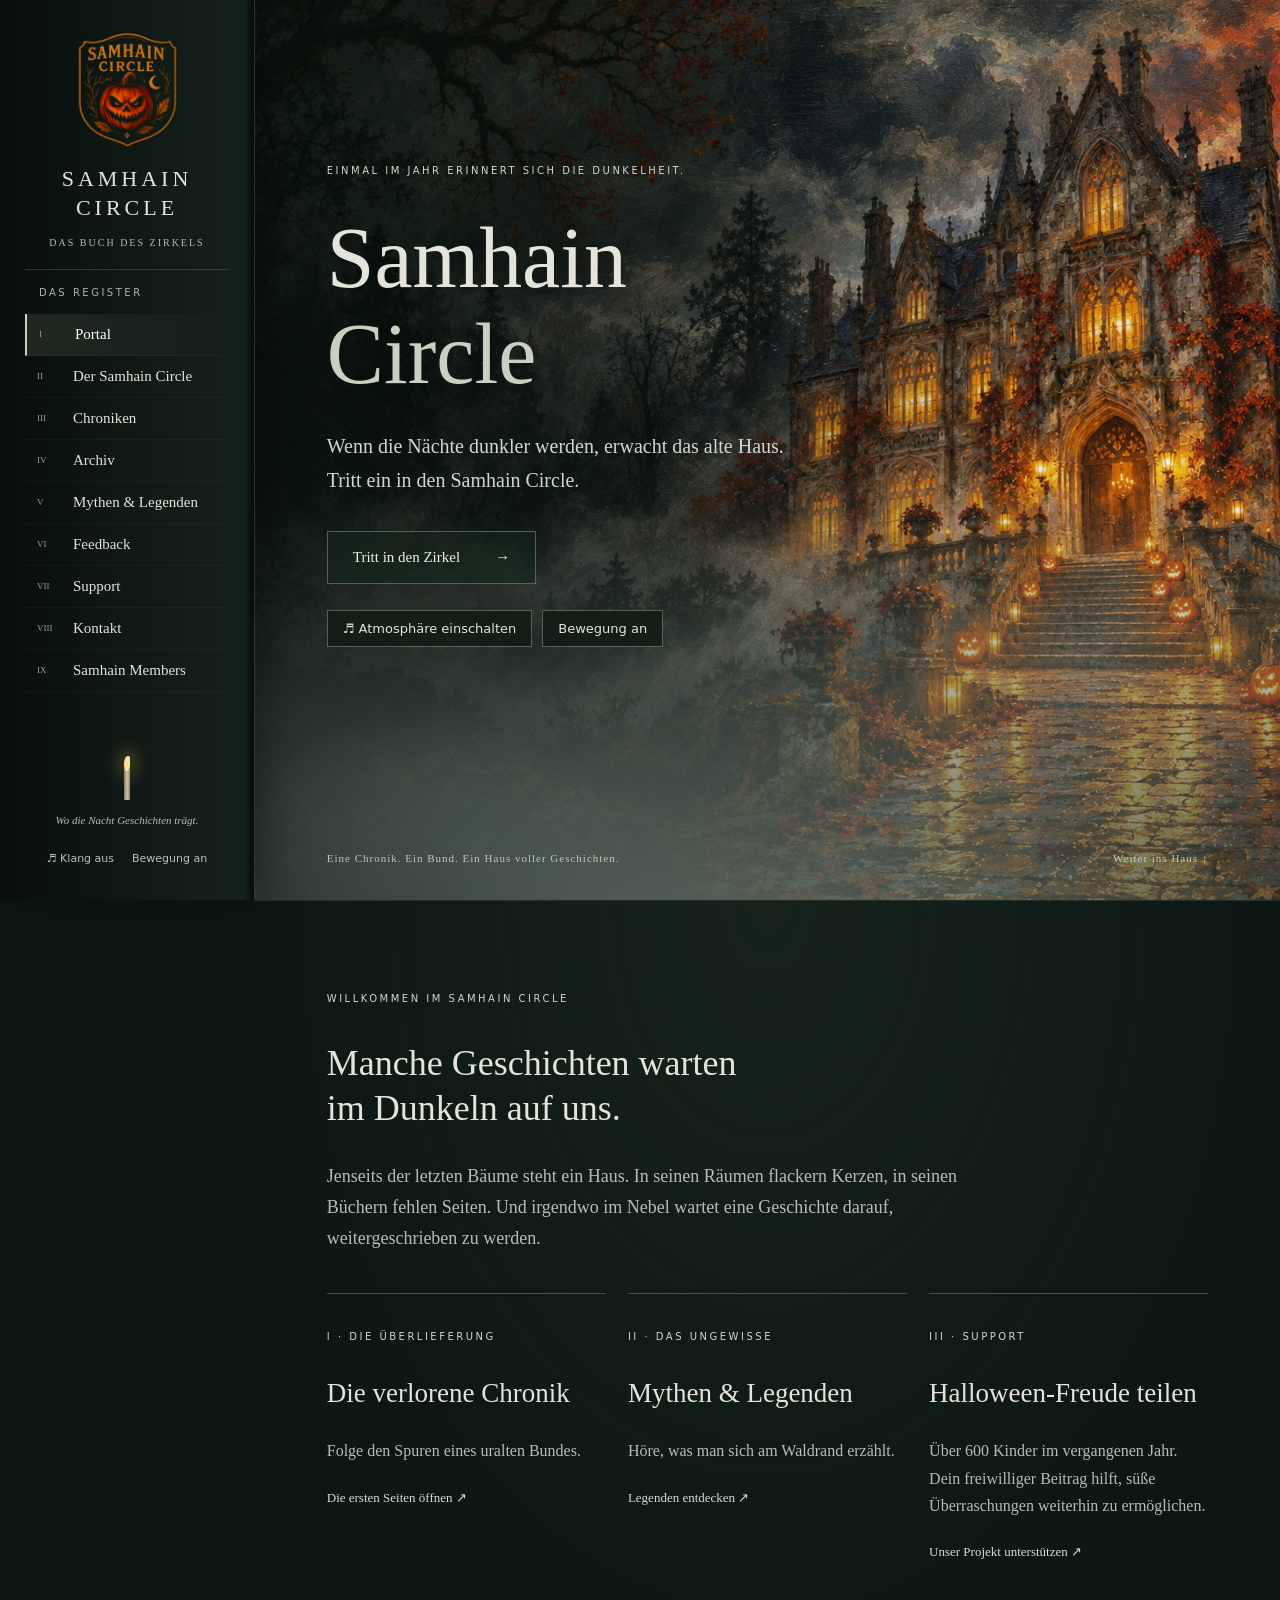
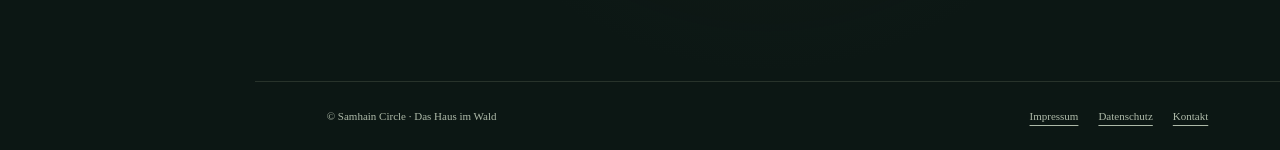
==== commit 5a8326da: "Add visible atmosphere controls to the homepage Updated stylesheet and script references with versio" ====
--- a/index.html
+++ b/index.html
@@ -1,5 +1,5 @@
-<!doctype html><html lang="de"><head><meta charset="utf-8"><meta name="viewport" content="width=device-width,initial-scale=1"><meta name="description" content="Samhain Circle – ein Herrenhaus im dunklen Wald. Entdecke den Zirkel, die verlorene Chronik und geheimnisvolle Legenden."><meta name="theme-color" content="#0c1714"><title>Portal · Samhain Circle</title><link rel="icon" href="./assets/favicon.svg" type="image/svg+xml"><link rel="stylesheet" href="./assets/style.css"><script src="./assets/config.js" defer></script><script src="./assets/app.js" defer></script><link rel="stylesheet" href="./assets/logo.css"><style id="historische-ueberschrift">
+<!doctype html><html lang="de"><head><meta charset="utf-8"><meta name="viewport" content="width=device-width,initial-scale=1"><meta name="description" content="Samhain Circle – ein Herrenhaus im dunklen Wald. Entdecke den Zirkel, die verlorene Chronik und geheimnisvolle Legenden."><meta name="theme-color" content="#0c1714"><title>Portal · Samhain Circle</title><link rel="icon" href="./assets/favicon.svg" type="image/svg+xml"><link rel="stylesheet" href="./assets/style.css?v=20261012-atmosphere"><script src="./assets/config.js" defer></script><script src="./assets/app.js?v=20261012-atmosphere" defer></script><link rel="stylesheet" href="./assets/logo.css"><style id="historische-ueberschrift">
 .hero h1{font-family:Luminari,"Palatino Linotype",Palatino,Georgia,serif;font-weight:400;letter-spacing:0;line-height:1.12;font-size:clamp(64px,6.7vw,104px)}
 .hero h1 em{font-style:normal;font-weight:400}
 @media(max-width:680px){.hero h1{font-size:clamp(54px,12vw,76px)}}
-</style><style>nav a span{flex-shrink:0}nav a{line-height:1.4}</style></head><body><a class="skip" href="#inhalt">Zum Inhalt</a><aside class="register"><a class="brand" href="./index.html"><img class="brand-logo" src="./assets/samhain-logo.png" alt="" width="1024" height="1024"><strong>Samhain<br>Circle</strong><small>Das Buch des Zirkels</small></a><button class="menu-toggle" aria-expanded="false" aria-controls="register-nav">Buchregister <span>☰</span></button><nav id="register-nav" aria-label="Buchregister"><p class="eyebrow">Das Register</p><a href="./index.html" aria-current=page><span>I</span>Portal</a><a href="./zirkel/index.html" ><span>II</span>Der Samhain Circle</a><a href="./chroniken/index.html" ><span>III</span>Chroniken</a><a href="./archiv/index.html" ><span>IV</span>Archiv</a><a href="./mythen/index.html" ><span>V</span>Mythen & Legenden</a><a href="./feedback/index.html" ><span>VI</span>Feedback</a><a href="./vermaechtnis/index.html" ><span>VII</span>Support</a><a href="./kontakt/index.html" ><span>VIII</span>Kontakt</a><a href="https://members.samhaincircle.de/"><span>IX</span>Samhain Members</a></nav><div class="aside-bottom"><div class="candle" aria-hidden="true"><i></i></div><p>Wo die Nacht Geschichten trägt.</p><button class="sound" type="button" aria-pressed="false">♬ Klang aus</button><button class="motion" type="button" aria-pressed="false">Bewegung an</button></div></aside><main id="inhalt"><section class="hero"><div class="fog" aria-hidden="true"></div><div class="shadow" aria-hidden="true"></div><div class="hero-copy"><span class="eyebrow">Einmal im Jahr erinnert sich die Dunkelheit.</span><h1>Samhain<br><em>Circle</em></h1><p>Wenn die Nächte dunkler werden, erwacht das alte Haus.<br>Tritt ein in den Samhain Circle.</p><a class="button" href="zirkel/index.html">Tritt in den Zirkel <span>→</span></a></div><div class="hero-bottom"><span>Eine Chronik. Ein Bund. Ein Haus voller Geschichten.</span><a href="#entdecken">Weiter ins Haus ↓</a></div></section><section class="intro" id="entdecken"><span class="eyebrow">Willkommen im Samhain Circle</span><h2>Manche Geschichten warten<br>im Dunkeln auf uns.</h2><p>Jenseits der letzten Bäume steht ein Haus. In seinen Räumen flackern Kerzen, in seinen Büchern fehlen Seiten. Und irgendwo im Nebel wartet eine Geschichte darauf, weitergeschrieben zu werden.</p><div class="cards"><a href="chroniken/index.html"><span class="eyebrow">I · Die Überlieferung</span><h3>Die verlorene Chronik</h3><p>Folge den Spuren eines uralten Bundes.</p><span>Die ersten Seiten öffnen ↗</span></a><a href="mythen/index.html"><span class="eyebrow">II · Das Ungewisse</span><h3>Mythen &amp; Legenden</h3><p>Höre, was man sich am Waldrand erzählt.</p><span>Legenden entdecken ↗</span></a><a href="vermaechtnis/index.html"><span class="eyebrow">III · Support</span><h3>Halloween-Freude teilen</h3><p>Über 600 Kinder im vergangenen Jahr. Dein freiwilliger Beitrag hilft, süße Überraschungen weiterhin zu ermöglichen.</p><span>Unser Projekt unterstützen ↗</span></a></div></section><footer><span>© Samhain Circle · Das Haus im Wald</span><div><a href="./impressum/index.html">Impressum</a><a href="./datenschutz/index.html">Datenschutz</a><a href="./kontakt/index.html">Kontakt</a></div></footer></main><!-- Cloudflare Web Analytics --><script type='module' src='https://static.cloudflareinsights.com/beacon.min.js' data-cf-beacon='{"token": "3b472250a3e3463ea10ab8ddbc020c84"}'></script><!-- End Cloudflare Web Analytics --></body></html>
+</style><style>nav a span{flex-shrink:0}nav a{line-height:1.4}</style></head><body><a class="skip" href="#inhalt">Zum Inhalt</a><aside class="register"><a class="brand" href="./index.html"><img class="brand-logo" src="./assets/samhain-logo.png" alt="" width="1024" height="1024"><strong>Samhain<br>Circle</strong><small>Das Buch des Zirkels</small></a><button class="menu-toggle" aria-expanded="false" aria-controls="register-nav">Buchregister <span>☰</span></button><nav id="register-nav" aria-label="Buchregister"><p class="eyebrow">Das Register</p><a href="./index.html" aria-current=page><span>I</span>Portal</a><a href="./zirkel/index.html" ><span>II</span>Der Samhain Circle</a><a href="./chroniken/index.html" ><span>III</span>Chroniken</a><a href="./archiv/index.html" ><span>IV</span>Archiv</a><a href="./mythen/index.html" ><span>V</span>Mythen & Legenden</a><a href="./feedback/index.html" ><span>VI</span>Feedback</a><a href="./vermaechtnis/index.html" ><span>VII</span>Support</a><a href="./kontakt/index.html" ><span>VIII</span>Kontakt</a><a href="https://members.samhaincircle.de/"><span>IX</span>Samhain Members</a></nav><div class="aside-bottom"><div class="candle" aria-hidden="true"><i></i></div><p>Wo die Nacht Geschichten trägt.</p><button class="sound" type="button" aria-pressed="false">♬ Klang aus</button><button class="motion" type="button" aria-pressed="false">Bewegung an</button></div></aside><main id="inhalt"><section class="hero"><div class="fog" aria-hidden="true"></div><div class="shadow" aria-hidden="true"></div><div class="hero-copy"><span class="eyebrow">Einmal im Jahr erinnert sich die Dunkelheit.</span><h1>Samhain<br><em>Circle</em></h1><p>Wenn die Nächte dunkler werden, erwacht das alte Haus.<br>Tritt ein in den Samhain Circle.</p><a class="button" href="zirkel/index.html">Tritt in den Zirkel <span>→</span></a><div class="ambience-controls" aria-label="Atmosphäre"><button class="sound hero-sound" type="button" aria-pressed="false">♬ Atmosphäre einschalten</button><button class="motion" type="button" aria-pressed="false">Bewegung an</button></div></div><div class="hero-bottom"><span>Eine Chronik. Ein Bund. Ein Haus voller Geschichten.</span><a href="#entdecken">Weiter ins Haus ↓</a></div></section><section class="intro" id="entdecken"><span class="eyebrow">Willkommen im Samhain Circle</span><h2>Manche Geschichten warten<br>im Dunkeln auf uns.</h2><p>Jenseits der letzten Bäume steht ein Haus. In seinen Räumen flackern Kerzen, in seinen Büchern fehlen Seiten. Und irgendwo im Nebel wartet eine Geschichte darauf, weitergeschrieben zu werden.</p><div class="cards"><a href="chroniken/index.html"><span class="eyebrow">I · Die Überlieferung</span><h3>Die verlorene Chronik</h3><p>Folge den Spuren eines uralten Bundes.</p><span>Die ersten Seiten öffnen ↗</span></a><a href="mythen/index.html"><span class="eyebrow">II · Das Ungewisse</span><h3>Mythen &amp; Legenden</h3><p>Höre, was man sich am Waldrand erzählt.</p><span>Legenden entdecken ↗</span></a><a href="vermaechtnis/index.html"><span class="eyebrow">III · Support</span><h3>Halloween-Freude teilen</h3><p>Über 600 Kinder im vergangenen Jahr. Dein freiwilliger Beitrag hilft, süße Überraschungen weiterhin zu ermöglichen.</p><span>Unser Projekt unterstützen ↗</span></a></div></section><footer><span>© Samhain Circle · Das Haus im Wald</span><div><a href="./impressum/index.html">Impressum</a><a href="./datenschutz/index.html">Datenschutz</a><a href="./kontakt/index.html">Kontakt</a></div></footer></main><!-- Cloudflare Web Analytics --><script type='module' src='https://static.cloudflareinsights.com/beacon.min.js' data-cf-beacon='{"token": "3b472250a3e3463ea10ab8ddbc020c84"}'></script><!-- End Cloudflare Web Analytics --></body></html>
--- a/assets/style.css
+++ b/assets/style.css
@@ -1 +1,7 @@
-:root{color-scheme:dark;--ink:#e5e4da;--muted:#b4beb6;--line:#536058;--green:#0c1714;--silver:#cbd0c2}*{box-sizing:border-box}html{scroll-behavior:smooth}body{margin:0;background:var(--green);color:var(--ink);font:18px/1.7 Georgia,'Times New Roman',serif}a{color:inherit;text-underline-offset:5px}button,input,textarea{font:inherit}button,a,input,textarea,summary{touch-action:manipulation}button{cursor:pointer}button:disabled{cursor:not-allowed;opacity:.5}a:focus-visible,button:focus-visible,input:focus-visible,textarea:focus-visible,summary:focus-visible{outline:2px solid #e6c68e;outline-offset:5px}[hidden]{display:none!important}.skip{position:fixed;top:-100px;left:20px;z-index:100;background:#fff;color:#000;padding:12px}.skip:focus{top:10px}.register{width:255px;position:fixed;inset:0 auto 0 0;z-index:10;background:linear-gradient(90deg,#080e0c,#14221c 96%,#050907);border-right:1px solid #75817266;padding:26px 25px;display:flex;flex-direction:column;overflow:auto;box-shadow:10px 0 40px #0005}.brand{text-decoration:none;text-align:center;display:block}.sigil{display:block;font-size:43px;line-height:1.2;color:#d8d9c9}.brand strong{display:block;font-size:25px;font-weight:400;letter-spacing:4px;text-transform:uppercase;line-height:1.3}.brand small{font-size:10px;letter-spacing:2px;color:var(--muted);text-transform:uppercase;display:block;margin:16px 0 24px}.eyebrow{font:10px/1.8 system-ui,sans-serif;letter-spacing:2.5px;text-transform:uppercase;color:#d2d5c9}nav{border-top:1px solid #61726466;padding-top:14px}nav .eyebrow{color:#aab5a9;margin:0 0 12px 14px}nav a{display:flex;align-items:center;gap:16px;text-decoration:none;padding:10px 12px;font-size:15px;transition:background .3s,transform .3s;border-bottom:1px solid #ffffff09}nav a span{font-size:9px;width:20px;color:#929f93}nav a:hover{background:#b6c9ad0c;transform:translateX(3px)}nav a[aria-current]{background:linear-gradient(90deg,#a4b39524,transparent);border-left:2px solid #ced3bf;color:white}.aside-bottom{margin-top:auto;text-align:center;padding-top:22px}.aside-bottom p{font-size:11px;font-style:italic;color:var(--muted)}.sound,.motion{border:0;background:none;color:#b8c4b6;font:11px system-ui;padding:9px}.candle{position:relative;height:31px;width:6px;background:linear-gradient(90deg,#79786b,#d2c3a3,#888071);margin:10px auto 0}.candle i{position:absolute;top:-13px;left:0;width:6px;height:15px;border-radius:70% 30% 50% 50%;background:#ffe1a3;box-shadow:0 0 15px 8px #efba5333;animation:flicker 4s infinite alternate}.menu-toggle{display:none}main{margin-left:255px}.hero{min-height:780px;height:100svh;max-height:1100px;position:relative;isolation:isolate;background:#101a17 url('manor.jpg') center center/cover no-repeat}.hero:before{content:'';position:absolute;inset:0;z-index:-1;background:linear-gradient(90deg,#07110dd9 0%,#07110d6b 44%,#07110d0d 80%),linear-gradient(0deg,#0c1714 0%,transparent 45%,#0002)}.hero-copy{padding:clamp(70px,17vh,180px) 7% 90px;max-width:850px}.hero h1{font-size:clamp(70px,7.5vw,116px);font-weight:400;line-height:.98;letter-spacing:-3px;margin:27px 0 26px;text-shadow:0 4px 25px #0005}.hero h1 em{font-weight:400;font-style:italic;color:#c9d0c2}.hero-copy>p{font-size:20px;color:#d1d8ce;margin-bottom:34px}.button{display:inline-flex;align-items:center;gap:35px;border:1px solid #99aa9177;padding:13px 25px;text-decoration:none;background:#10271b88;color:#eeefe5;font-size:15px;transition:background .25s,border .25s}.button:hover{background:#293f30;border-color:#d0dac7}.hero-bottom{position:absolute;bottom:32px;left:7%;right:7%;display:flex;justify-content:space-between;gap:25px;font-size:11px;color:#bdc9bc;letter-spacing:1px}.hero-bottom a{text-decoration:none}.fog{position:absolute;inset:55% 0 0;z-index:-1;background:radial-gradient(ellipse at 30% 70%,#cad9d425,transparent 65%);animation:mist 24s ease-in-out infinite alternate;pointer-events:none}.shadow{position:absolute;right:15%;top:48%;width:28px;height:95px;opacity:0;background:#0008;border-radius:50% 50% 15% 15%;filter:blur(7px);animation:shade 70s infinite;z-index:-1}.intro{padding:80px 7% 90px;border-top:1px solid #c2cdbc22;background:radial-gradient(ellipse at top,#24362a66,transparent 70%)}h2,h3{font-weight:400;line-height:1.25}h2{font-size:36px}h3{font-size:27px}.intro>p{max-width:650px;color:var(--muted);font-size:18px}.cards{display:grid;grid-template-columns:repeat(3,1fr);gap:22px;margin-top:40px}.cards a{display:block;text-decoration:none;border-top:1px solid #81917b77;padding:25px 0;transition:transform .25s}.cards a:hover{transform:translateY(-4px)}.cards p{font-size:16px;color:var(--muted)}.cards a>span:last-child{font-size:13px;color:#d6decc}.page{padding:70px 8% 100px;min-height:calc(100svh - 90px);background:radial-gradient(ellipse at top right,#354b3433,transparent 70%);animation:arrive .6s ease-out}.page>h1{font-size:clamp(42px,5vw,68px);font-weight:400;line-height:1.13;max-width:850px;margin:25px 0 15px}.subtitle{font-size:19px;font-style:italic;color:#b4c2b2}.rule{display:flex;align-items:center;gap:20px;color:#a7b49d;margin:35px 0}.rule:after{content:'';height:1px;background:#82927955;flex:1}.prose{max-width:850px}.prose p{color:#c0cabf}.prose .lead{font-size:24px;line-height:1.55;color:#e2e4d8}.columns{display:grid;grid-template-columns:1fr 1fr;gap:40px;margin:45px 0}.number{font-size:30px;color:#8fa184}.columns h2{font-size:26px}blockquote{border-left:1px solid #a9b69a;padding:14px 30px;margin:40px 0;font-size:24px;font-style:italic;color:#d3d9c9}.timeline article{padding:25px 0 30px;border-bottom:1px solid #63765b55}.timeline h2{font-size:30px}.prose .cards{grid-template-columns:1fr 1fr}.note{font-size:13px;color:#acbaab!important}.prose details{padding:22px 0;border-bottom:1px solid #7b8e6e66}.prose summary{font-size:25px;cursor:pointer}.prose details p{padding-left:20px}footer{display:flex;justify-content:space-between;gap:20px;padding:25px 7%;font-size:11px;color:#adb9a8;border-top:1px solid #75816b44}footer div{display:flex;gap:20px}form{max-width:680px}fieldset{border:0;padding:0;margin:28px 0}legend{margin-bottom:12px;font-size:17px}legend span,label>span{color:var(--muted);font-size:13px}label{display:block;font-size:16px;margin-bottom:20px}input:not([type=radio]):not([type=checkbox]),textarea{display:block;width:100%;margin-top:8px;background:#060e0a77;border:1px solid #788a6e88;border-radius:0;padding:12px;color:#fff}textarea{resize:vertical;min-height:130px}.choice{display:flex;align-items:baseline;gap:10px;font-size:14px}.choice input{accent-color:#a9b697;width:17px;height:17px}.rating{display:flex;flex-wrap:wrap;gap:10px}.rating legend{float:none}.rating label{position:relative;border:1px solid #72836566;padding:10px 14px;margin:0;cursor:pointer}.rating label:has(input:checked){background:#52624466;border-color:#e7d3a0}.rating input{accent-color:#b5c5a7}.rating label>span{color:#d8c79f;font-size:17px;display:block}.rating small{display:block;font:11px system-ui;color:#c2cbbb}.trap{position:absolute;left:-10000px}.no-motion *, .no-motion *:before,.no-motion *:after{animation:none!important;scroll-behavior:auto!important;transition:none!important}@keyframes mist{to{transform:translateX(8%);opacity:.5}}@keyframes flicker{50%{opacity:.7;transform:scaleY(.85)}}@keyframes shade{0%,88%,96%,100%{opacity:0}92%{opacity:.45;transform:translateX(-30px)}}@keyframes arrive{from{opacity:0;transform:translateY(6px)}to{opacity:1;transform:translateY(0)}}@media(prefers-reduced-motion:reduce){*,*:before,*:after{animation:none!important;scroll-behavior:auto!important;transition:none!important}}@media(min-width:1500px){.register{width:280px}main{margin-left:280px}}@media(max-width:950px){.register{width:210px;padding:20px 14px}main{margin-left:210px}.hero-copy{padding-left:7%}.hero{min-height:700px}.hero-copy .eyebrow{max-width:290px;display:block}.cards{grid-template-columns:1fr}.hero-bottom{flex-direction:column}.hero h1{font-size:80px}}@media(max-width:680px){.register{position:sticky;top:0;width:100%;height:auto;padding:12px 20px;display:block;overflow:visible;background:#101c16f5;backdrop-filter:blur(10px)}.brand{display:flex;align-items:center;gap:10px;text-align:left}.sigil{font-size:32px}.brand strong{font-size:13px;letter-spacing:2px}.brand small,.aside-bottom .candle,.aside-bottom p{display:none}.menu-toggle{display:block;position:absolute;top:22px;right:20px;background:none;border:0;color:#e0e4d7;font-size:13px}.menu-toggle span{margin-left:8px}nav{display:none;margin-top:14px;max-height:70svh;overflow:auto}nav.open{display:block}.aside-bottom{position:absolute;right:16px;top:41px;margin:0;padding:0}.sound,.motion{font-size:9px;padding:4px}main{margin:0}.hero{height:calc(100svh - 70px);min-height:640px;background-position:60% center}.hero-copy{padding:100px 7% 80px}.hero h1{font-size:78px}.hero-copy>p{font-size:18px}.hero-copy>.eyebrow{font-size:9px;max-width:220px}.hero:before{background:linear-gradient(90deg,#07110dd9,#07110d66),linear-gradient(0deg,#0c1714,transparent 65%)}.hero-bottom{font-size:10px;bottom:28px}.intro{padding:55px 7%}.intro h2{font-size:32px}.page{padding:45px 7% 65px}.page>h1{font-size:43px}.columns,.prose .cards{grid-template-columns:1fr;gap:15px}.prose .lead{font-size:21px}blockquote{font-size:21px;padding-left:20px}.rating{gap:6px}.rating label{padding:8px}.rating label>span{font-size:13px}footer{flex-direction:column;padding:22px 7%}.hero h1{letter-spacing:-2px}}
+:root{color-scheme:dark;--ink:#e5e4da;--muted:#b4beb6;--line:#536058;--green:#0c1714;--silver:#cbd0c2}*{box-sizing:border-box}html{scroll-behavior:smooth}body{margin:0;background:var(--green);color:var(--ink);font:18px/1.7 Georgia,'Times New Roman',serif}a{color:inherit;text-underline-offset:5px}button,input,textarea{font:inherit}button,a,input,textarea,summary{touch-action:manipulation}button{cursor:pointer}button:disabled{cursor:not-allowed;opacity:.5}a:focus-visible,button:focus-visible,input:focus-visible,textarea:focus-visible,summary:focus-visible{outline:2px solid #e6c68e;outline-offset:5px}[hidden]{display:none!important}.skip{position:fixed;top:-100px;left:20px;z-index:100;background:#fff;color:#000;padding:12px}.skip:focus{top:10px}.register{width:255px;position:fixed;inset:0 auto 0 0;z-index:10;background:linear-gradient(90deg,#080e0c,#14221c 96%,#050907);border-right:1px solid #75817266;padding:26px 25px;display:flex;flex-direction:column;overflow:auto;box-shadow:10px 0 40px #0005}.brand{text-decoration:none;text-align:center;display:block}.sigil{display:block;font-size:43px;line-height:1.2;color:#d8d9c9}.brand strong{display:block;font-size:25px;font-weight:400;letter-spacing:4px;text-transform:uppercase;line-height:1.3}.brand small{font-size:10px;letter-spacing:2px;color:var(--muted);text-transform:uppercase;display:block;margin:16px 0 24px}.eyebrow{font:10px/1.8 system-ui,sans-serif;letter-spacing:2.5px;text-transform:uppercase;color:#d2d5c9}nav{border-top:1px solid #61726466;padding-top:14px}nav .eyebrow{color:#aab5a9;margin:0 0 12px 14px}nav a{display:flex;align-items:center;gap:16px;text-decoration:none;padding:10px 12px;font-size:15px;transition:background .3s,transform .3s;border-bottom:1px solid #ffffff09}nav a span{font-size:9px;width:20px;color:#929f93}nav a:hover{background:#b6c9ad0c;transform:translateX(3px)}nav a[aria-current]{background:linear-gradient(90deg,#a4b39524,transparent);border-left:2px solid #ced3bf;color:white}.aside-bottom{margin-top:auto;text-align:center;padding-top:22px}.aside-bottom p{font-size:11px;font-style:italic;color:var(--muted)}.sound,.motion{border:0;background:none;color:#b8c4b6;font:11px system-ui;padding:9px}.candle{position:relative;height:31px;width:6px;background:linear-gradient(90deg,#79786b,#d2c3a3,#888071);margin:10px auto 0}.candle i{position:absolute;top:-13px;left:0;width:6px;height:15px;border-radius:70% 30% 50% 50%;background:#ffe1a3;box-shadow:0 0 15px 8px #efba5333;animation:flicker 4s infinite alternate}.menu-toggle{display:none}main{margin-left:255px}.hero{min-height:780px;height:100svh;max-height:1100px;position:relative;isolation:isolate;background:#101a17 url('manor.jpg') center center/cover no-repeat}.hero:before{content:'';position:absolute;inset:0;z-index:-1;background:linear-gradient(90deg,#07110dd9 0%,#07110d6b 44%,#07110d0d 80%),linear-gradient(0deg,#0c1714 0%,transparent 45%,#0002)}.hero-copy{padding:clamp(70px,17vh,180px) 7% 90px;max-width:850px}.hero h1{font-size:clamp(70px,7.5vw,116px);font-weight:400;line-height:.98;letter-spacing:-3px;margin:27px 0 26px;text-shadow:0 4px 25px #0005}.hero h1 em{font-weight:400;font-style:italic;color:#c9d0c2}.hero-copy>p{font-size:20px;color:#d1d8ce;margin-bottom:34px}.button{display:inline-flex;align-items:center;gap:35px;border:1px solid #99aa9177;padding:13px 25px;text-decoration:none;background:#10271b88;color:#eeefe5;font-size:15px;transition:background .25s,border .25s}.button:hover{background:#293f30;border-color:#d0dac7}.hero-bottom{position:absolute;bottom:32px;left:7%;right:7%;display:flex;justify-content:space-between;gap:25px;font-size:11px;color:#bdc9bc;letter-spacing:1px}.hero-bottom a{text-decoration:none}.fog{position:absolute;inset:55% 0 0;z-index:-1;background:radial-gradient(ellipse at 30% 70%,#cad9d425,transparent 65%);animation:mist 24s ease-in-out infinite alternate;pointer-events:none}.shadow{position:absolute;right:15%;top:48%;width:28px;height:95px;opacity:0;background:#0008;border-radius:50% 50% 15% 15%;filter:blur(7px);animation:shade 70s infinite;z-index:-1}.intro{padding:80px 7% 90px;border-top:1px solid #c2cdbc22;background:radial-gradient(ellipse at top,#24362a66,transparent 70%)}h2,h3{font-weight:400;line-height:1.25}h2{font-size:36px}h3{font-size:27px}.intro>p{max-width:650px;color:var(--muted);font-size:18px}.cards{display:grid;grid-template-columns:repeat(3,1fr);gap:22px;margin-top:40px}.cards a{display:block;text-decoration:none;border-top:1px solid #81917b77;padding:25px 0;transition:transform .25s}.cards a:hover{transform:translateY(-4px)}.cards p{font-size:16px;color:var(--muted)}.cards a>span:last-child{font-size:13px;color:#d6decc}.page{padding:70px 8% 100px;min-height:calc(100svh - 90px);background:radial-gradient(ellipse at top right,#354b3433,transparent 70%);animation:arrive .6s ease-out}.page>h1{font-size:clamp(42px,5vw,68px);font-weight:400;line-height:1.13;max-width:850px;margin:25px 0 15px}.subtitle{font-size:19px;font-style:italic;color:#b4c2b2}.rule{display:flex;align-items:center;gap:20px;color:#a7b49d;margin:35px 0}.rule:after{content:'';height:1px;background:#82927955;flex:1}.prose{max-width:850px}.prose p{color:#c0cabf}.prose .lead{font-size:24px;line-height:1.55;color:#e2e4d8}.columns{display:grid;grid-template-columns:1fr 1fr;gap:40px;margin:45px 0}.number{font-size:30px;color:#8fa184}.columns h2{font-size:26px}blockquote{border-left:1px solid #a9b69a;padding:14px 30px;margin:40px 0;font-size:24px;font-style:italic;color:#d3d9c9}.timeline article{padding:25px 0 30px;border-bottom:1px solid #63765b55}.timeline h2{font-size:30px}.prose .cards{grid-template-columns:1fr 1fr}.note{font-size:13px;color:#acbaab!important}.prose details{padding:22px 0;border-bottom:1px solid #7b8e6e66}.prose summary{font-size:25px;cursor:pointer}.prose details p{padding-left:20px}footer{display:flex;justify-content:space-between;gap:20px;padding:25px 7%;font-size:11px;color:#adb9a8;border-top:1px solid #75816b44}footer div{display:flex;gap:20px}form{max-width:680px}fieldset{border:0;padding:0;margin:28px 0}legend{margin-bottom:12px;font-size:17px}legend span,label>span{color:var(--muted);font-size:13px}label{display:block;font-size:16px;margin-bottom:20px}input:not([type=radio]):not([type=checkbox]),textarea{display:block;width:100%;margin-top:8px;background:#060e0a77;border:1px solid #788a6e88;border-radius:0;padding:12px;color:#fff}textarea{resize:vertical;min-height:130px}.choice{display:flex;align-items:baseline;gap:10px;font-size:14px}.choice input{accent-color:#a9b697;width:17px;height:17px}.rating{display:flex;flex-wrap:wrap;gap:10px}.rating legend{float:none}.rating label{position:relative;border:1px solid #72836566;padding:10px 14px;margin:0;cursor:pointer}.rating label:has(input:checked){background:#52624466;border-color:#e7d3a0}.rating input{accent-color:#b5c5a7}.rating label>span{color:#d8c79f;font-size:17px;display:block}.rating small{display:block;font:11px system-ui;color:#c2cbbb}.trap{position:absolute;left:-10000px}.no-motion *, .no-motion *:before,.no-motion *:after{animation:none!important;scroll-behavior:auto!important;transition:none!important}@keyframes mist{to{transform:translateX(8%);opacity:.5}}@keyframes flicker{50%{opacity:.7;transform:scaleY(.85)}}@keyframes shade{0%,88%,96%,100%{opacity:0}92%{opacity:.45;transform:translateX(-30px)}}@keyframes arrive{from{opacity:0;transform:translateY(6px)}to{opacity:1;transform:translateY(0)}}@media(prefers-reduced-motion:reduce){body:not(.motion-opt-in) *,body:not(.motion-opt-in) *:before,body:not(.motion-opt-in) *:after{animation:none!important;scroll-behavior:auto!important;transition:none!important}}@media(min-width:1500px){.register{width:280px}main{margin-left:280px}}@media(max-width:950px){.register{width:210px;padding:20px 14px}main{margin-left:210px}.hero-copy{padding-left:7%}.hero{min-height:700px}.hero-copy .eyebrow{max-width:290px;display:block}.cards{grid-template-columns:1fr}.hero-bottom{flex-direction:column}.hero h1{font-size:80px}}@media(max-width:680px){.register{position:sticky;top:0;width:100%;height:auto;padding:12px 20px;display:block;overflow:visible;background:#101c16f5;backdrop-filter:blur(10px)}.brand{display:flex;align-items:center;gap:10px;text-align:left}.sigil{font-size:32px}.brand strong{font-size:13px;letter-spacing:2px}.brand small,.aside-bottom .candle,.aside-bottom p{display:none}.menu-toggle{display:block;position:absolute;top:22px;right:20px;background:none;border:0;color:#e0e4d7;font-size:13px}.menu-toggle span{margin-left:8px}nav{display:none;margin-top:14px;max-height:70svh;overflow:auto}nav.open{display:block}.aside-bottom{position:absolute;right:16px;top:41px;margin:0;padding:0}.sound,.motion{font-size:9px;padding:4px}main{margin:0}.hero{height:calc(100svh - 70px);min-height:640px;background-position:60% center}.hero-copy{padding:100px 7% 80px}.hero h1{font-size:78px}.hero-copy>p{font-size:18px}.hero-copy>.eyebrow{font-size:9px;max-width:220px}.hero:before{background:linear-gradient(90deg,#07110dd9,#07110d66),linear-gradient(0deg,#0c1714,transparent 65%)}.hero-bottom{font-size:10px;bottom:28px}.intro{padding:55px 7%}.intro h2{font-size:32px}.page{padding:45px 7% 65px}.page>h1{font-size:43px}.columns,.prose .cards{grid-template-columns:1fr;gap:15px}.prose .lead{font-size:21px}blockquote{font-size:21px;padding-left:20px}.rating{gap:6px}.rating label{padding:8px}.rating label>span{font-size:13px}footer{flex-direction:column;padding:22px 7%}.hero h1{letter-spacing:-2px}}
+
+/* Visible atmospheric layers; text and controls stay above the effects. */
+.hero{overflow:hidden}.hero-copy,.hero-bottom{position:relative;z-index:4}.hero-bottom{position:absolute}.hero:after{content:"";position:absolute;inset:0;z-index:1;pointer-events:none;background-image:url('manor.jpg');background-size:cover;background-position:center;filter:brightness(1.9) saturate(1.2);mask-image:linear-gradient(90deg,transparent 40%,#000 68%);opacity:.3;animation:window-glow 5.7s ease-in-out infinite}.fog{inset:35% -18% -12%;z-index:2;opacity:.7;background:radial-gradient(ellipse at 28% 70%,#b5cdc65c,transparent 44%),radial-gradient(ellipse at 72% 90%,#cbd7c347,transparent 45%);filter:blur(16px);animation:forest-mist 16s ease-in-out infinite alternate}.fog:before,.fog:after{content:"";position:absolute;inset:0;pointer-events:none;background:radial-gradient(ellipse at 70% 48%,#c7d1c84d,transparent 40%);animation:forest-mist 21s ease-in-out infinite alternate-reverse}.fog:after{inset:30% -10% -15%;background:radial-gradient(ellipse at 45% 70%,#c4d4c86b,transparent 47%);animation-duration:12s}.shadow{z-index:1}.ambience-controls{display:flex;flex-wrap:wrap;gap:10px;margin-top:26px}.ambience-controls button{font:13px system-ui;padding:10px 15px;color:#e5e4da;background:#101c16d9;border:1px solid #9aaa9180}.ambience-controls .hero-sound[aria-pressed="true"]{background:#314935;border-color:#d6c18e}.candle i{animation:candle-glow 3.2s ease-in-out infinite}.no-motion .hero:after{opacity:.3}.no-motion .fog{opacity:.55}
+@keyframes forest-mist{from{transform:translate3d(-7%,3%,0) scale(.97)}to{transform:translate3d(9%,-4%,0) scale(1.09)}}@keyframes window-glow{0%,100%{opacity:.18}18%{opacity:.5}27%{opacity:.22}46%{opacity:.65}64%{opacity:.3}78%{opacity:.53}89%{opacity:.24}}@keyframes candle-glow{0%,100%{opacity:1;transform:scale(1);box-shadow:0 0 18px 10px #efba5355}35%{opacity:.62;transform:scale(.8,1.15);box-shadow:0 0 8px 3px #efba5333}70%{opacity:.9;transform:scale(1.2,.9);box-shadow:0 0 22px 12px #efba5366}}@media(max-width:680px){.hero:after{background-position:60% center;mask-image:linear-gradient(90deg,transparent 20%,#000 75%)}.fog{filter:blur(10px)}.ambience-controls{max-width:300px;gap:8px;margin-top:20px}.ambience-controls button{font-size:12px;padding:10px 12px}}
+
+@media(max-width:680px){.hero-copy{padding-top:54px}.hero{min-height:680px}}
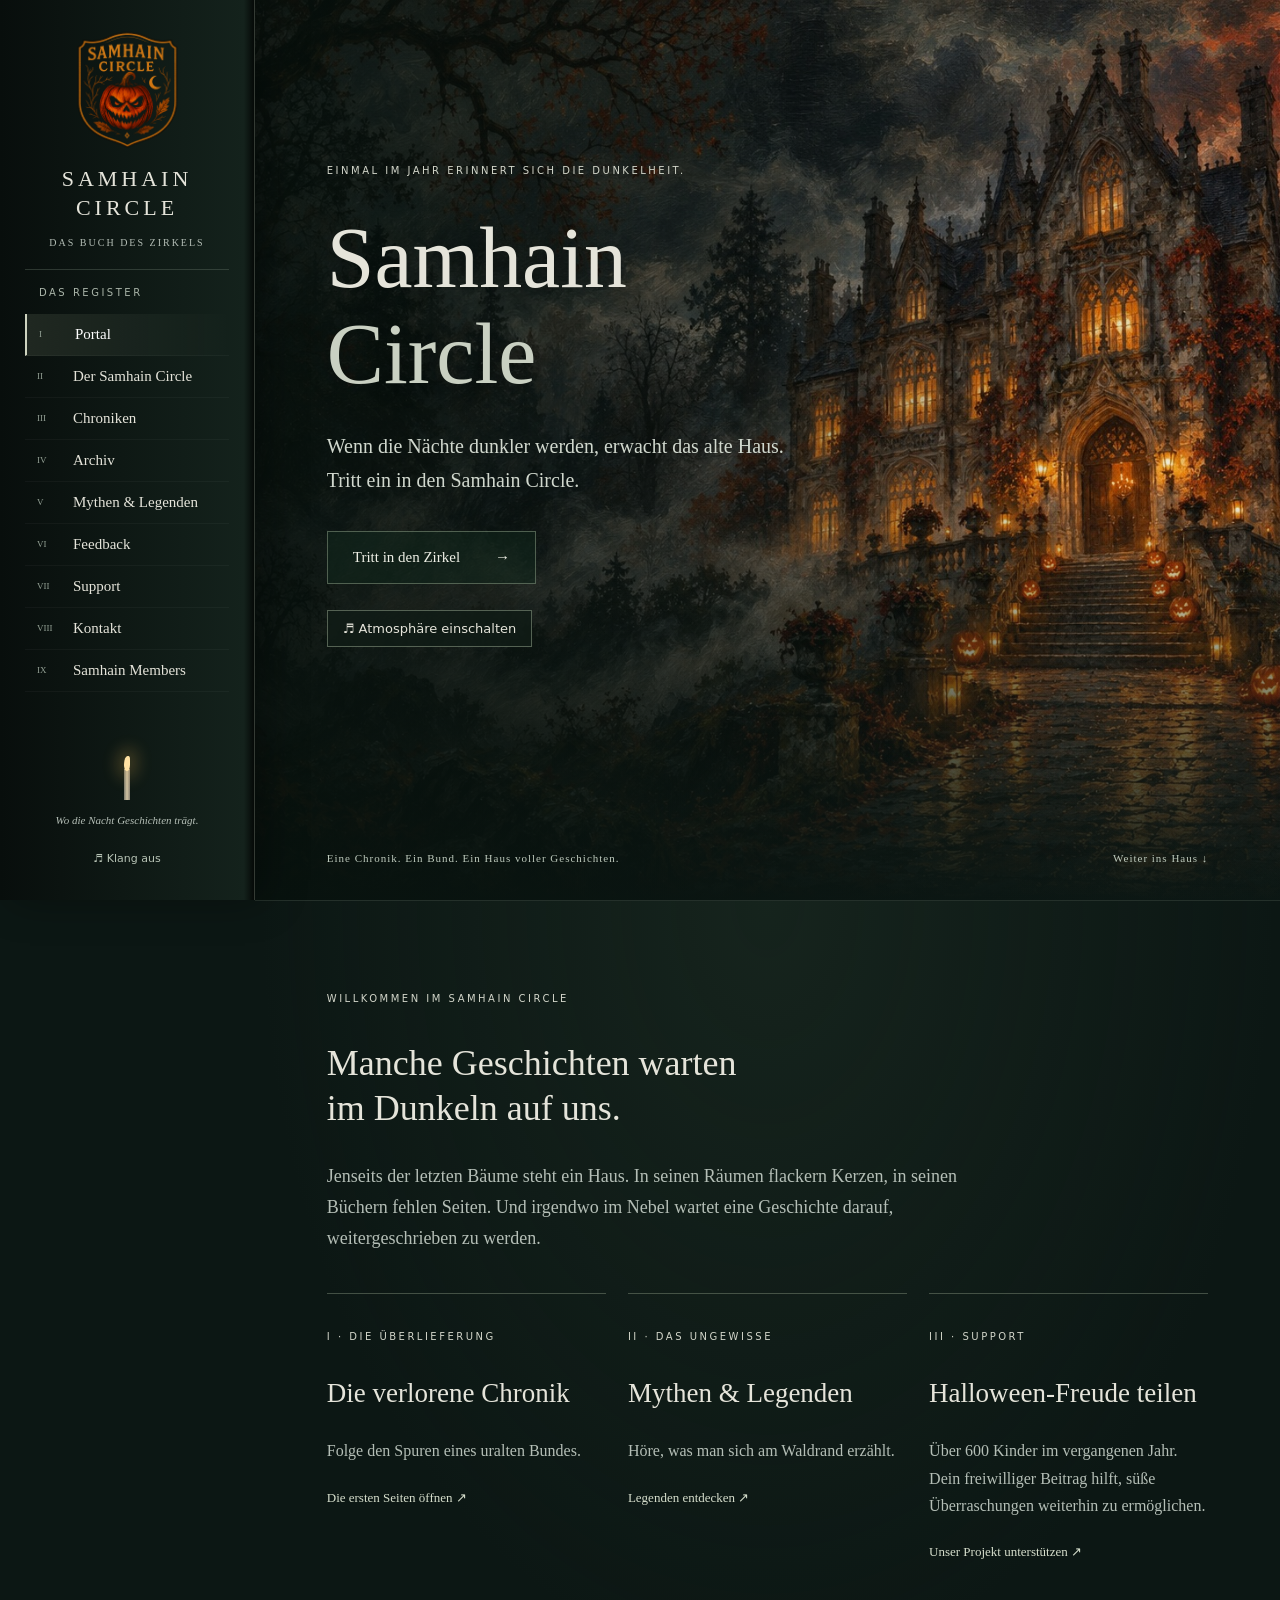
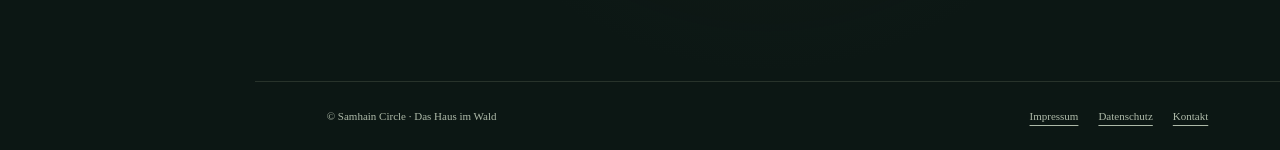
==== commit 2f97a314: "Remove homepage animations and retain optional sound atmosphere" ====
--- a/index.html
+++ b/index.html
@@ -1,5 +1,5 @@
-<!doctype html><html lang="de"><head><meta charset="utf-8"><meta name="viewport" content="width=device-width,initial-scale=1"><meta name="description" content="Samhain Circle – ein Herrenhaus im dunklen Wald. Entdecke den Zirkel, die verlorene Chronik und geheimnisvolle Legenden."><meta name="theme-color" content="#0c1714"><title>Portal · Samhain Circle</title><link rel="icon" href="./assets/favicon.svg" type="image/svg+xml"><link rel="stylesheet" href="./assets/style.css?v=20261012-atmosphere"><script src="./assets/config.js" defer></script><script src="./assets/app.js?v=20261012-atmosphere" defer></script><link rel="stylesheet" href="./assets/logo.css"><style id="historische-ueberschrift">
+<!doctype html><html lang="de"><head><meta charset="utf-8"><meta name="viewport" content="width=device-width,initial-scale=1"><meta name="description" content="Samhain Circle – ein Herrenhaus im dunklen Wald. Entdecke den Zirkel, die verlorene Chronik und geheimnisvolle Legenden."><meta name="theme-color" content="#0c1714"><title>Portal · Samhain Circle</title><link rel="icon" href="./assets/favicon.svg" type="image/svg+xml"><link rel="stylesheet" href="./assets/style.css?v=20261012-static-home"><script src="./assets/config.js" defer></script><script src="./assets/app.js?v=20261012-atmosphere" defer></script><link rel="stylesheet" href="./assets/logo.css"><style id="historische-ueberschrift">
 .hero h1{font-family:Luminari,"Palatino Linotype",Palatino,Georgia,serif;font-weight:400;letter-spacing:0;line-height:1.12;font-size:clamp(64px,6.7vw,104px)}
 .hero h1 em{font-style:normal;font-weight:400}
 @media(max-width:680px){.hero h1{font-size:clamp(54px,12vw,76px)}}
-</style><style>nav a span{flex-shrink:0}nav a{line-height:1.4}</style></head><body><a class="skip" href="#inhalt">Zum Inhalt</a><aside class="register"><a class="brand" href="./index.html"><img class="brand-logo" src="./assets/samhain-logo.png" alt="" width="1024" height="1024"><strong>Samhain<br>Circle</strong><small>Das Buch des Zirkels</small></a><button class="menu-toggle" aria-expanded="false" aria-controls="register-nav">Buchregister <span>☰</span></button><nav id="register-nav" aria-label="Buchregister"><p class="eyebrow">Das Register</p><a href="./index.html" aria-current=page><span>I</span>Portal</a><a href="./zirkel/index.html" ><span>II</span>Der Samhain Circle</a><a href="./chroniken/index.html" ><span>III</span>Chroniken</a><a href="./archiv/index.html" ><span>IV</span>Archiv</a><a href="./mythen/index.html" ><span>V</span>Mythen & Legenden</a><a href="./feedback/index.html" ><span>VI</span>Feedback</a><a href="./vermaechtnis/index.html" ><span>VII</span>Support</a><a href="./kontakt/index.html" ><span>VIII</span>Kontakt</a><a href="https://members.samhaincircle.de/"><span>IX</span>Samhain Members</a></nav><div class="aside-bottom"><div class="candle" aria-hidden="true"><i></i></div><p>Wo die Nacht Geschichten trägt.</p><button class="sound" type="button" aria-pressed="false">♬ Klang aus</button><button class="motion" type="button" aria-pressed="false">Bewegung an</button></div></aside><main id="inhalt"><section class="hero"><div class="fog" aria-hidden="true"></div><div class="shadow" aria-hidden="true"></div><div class="hero-copy"><span class="eyebrow">Einmal im Jahr erinnert sich die Dunkelheit.</span><h1>Samhain<br><em>Circle</em></h1><p>Wenn die Nächte dunkler werden, erwacht das alte Haus.<br>Tritt ein in den Samhain Circle.</p><a class="button" href="zirkel/index.html">Tritt in den Zirkel <span>→</span></a><div class="ambience-controls" aria-label="Atmosphäre"><button class="sound hero-sound" type="button" aria-pressed="false">♬ Atmosphäre einschalten</button><button class="motion" type="button" aria-pressed="false">Bewegung an</button></div></div><div class="hero-bottom"><span>Eine Chronik. Ein Bund. Ein Haus voller Geschichten.</span><a href="#entdecken">Weiter ins Haus ↓</a></div></section><section class="intro" id="entdecken"><span class="eyebrow">Willkommen im Samhain Circle</span><h2>Manche Geschichten warten<br>im Dunkeln auf uns.</h2><p>Jenseits der letzten Bäume steht ein Haus. In seinen Räumen flackern Kerzen, in seinen Büchern fehlen Seiten. Und irgendwo im Nebel wartet eine Geschichte darauf, weitergeschrieben zu werden.</p><div class="cards"><a href="chroniken/index.html"><span class="eyebrow">I · Die Überlieferung</span><h3>Die verlorene Chronik</h3><p>Folge den Spuren eines uralten Bundes.</p><span>Die ersten Seiten öffnen ↗</span></a><a href="mythen/index.html"><span class="eyebrow">II · Das Ungewisse</span><h3>Mythen &amp; Legenden</h3><p>Höre, was man sich am Waldrand erzählt.</p><span>Legenden entdecken ↗</span></a><a href="vermaechtnis/index.html"><span class="eyebrow">III · Support</span><h3>Halloween-Freude teilen</h3><p>Über 600 Kinder im vergangenen Jahr. Dein freiwilliger Beitrag hilft, süße Überraschungen weiterhin zu ermöglichen.</p><span>Unser Projekt unterstützen ↗</span></a></div></section><footer><span>© Samhain Circle · Das Haus im Wald</span><div><a href="./impressum/index.html">Impressum</a><a href="./datenschutz/index.html">Datenschutz</a><a href="./kontakt/index.html">Kontakt</a></div></footer></main><!-- Cloudflare Web Analytics --><script type='module' src='https://static.cloudflareinsights.com/beacon.min.js' data-cf-beacon='{"token": "3b472250a3e3463ea10ab8ddbc020c84"}'></script><!-- End Cloudflare Web Analytics --></body></html>
+</style><style>nav a span{flex-shrink:0}nav a{line-height:1.4}</style></head><body class="static-home"><a class="skip" href="#inhalt">Zum Inhalt</a><aside class="register"><a class="brand" href="./index.html"><img class="brand-logo" src="./assets/samhain-logo.png" alt="" width="1024" height="1024"><strong>Samhain<br>Circle</strong><small>Das Buch des Zirkels</small></a><button class="menu-toggle" aria-expanded="false" aria-controls="register-nav">Buchregister <span>☰</span></button><nav id="register-nav" aria-label="Buchregister"><p class="eyebrow">Das Register</p><a href="./index.html" aria-current=page><span>I</span>Portal</a><a href="./zirkel/index.html" ><span>II</span>Der Samhain Circle</a><a href="./chroniken/index.html" ><span>III</span>Chroniken</a><a href="./archiv/index.html" ><span>IV</span>Archiv</a><a href="./mythen/index.html" ><span>V</span>Mythen & Legenden</a><a href="./feedback/index.html" ><span>VI</span>Feedback</a><a href="./vermaechtnis/index.html" ><span>VII</span>Support</a><a href="./kontakt/index.html" ><span>VIII</span>Kontakt</a><a href="https://members.samhaincircle.de/"><span>IX</span>Samhain Members</a></nav><div class="aside-bottom"><div class="candle" aria-hidden="true"><i></i></div><p>Wo die Nacht Geschichten trägt.</p><button class="sound" type="button" aria-pressed="false">♬ Klang aus</button></div></aside><main id="inhalt"><section class="hero"><div class="hero-copy"><span class="eyebrow">Einmal im Jahr erinnert sich die Dunkelheit.</span><h1>Samhain<br><em>Circle</em></h1><p>Wenn die Nächte dunkler werden, erwacht das alte Haus.<br>Tritt ein in den Samhain Circle.</p><a class="button" href="zirkel/index.html">Tritt in den Zirkel <span>→</span></a><div class="ambience-controls" aria-label="Atmosphäre"><button class="sound hero-sound" type="button" aria-pressed="false">♬ Atmosphäre einschalten</button></div></div><div class="hero-bottom"><span>Eine Chronik. Ein Bund. Ein Haus voller Geschichten.</span><a href="#entdecken">Weiter ins Haus ↓</a></div></section><section class="intro" id="entdecken"><span class="eyebrow">Willkommen im Samhain Circle</span><h2>Manche Geschichten warten<br>im Dunkeln auf uns.</h2><p>Jenseits der letzten Bäume steht ein Haus. In seinen Räumen flackern Kerzen, in seinen Büchern fehlen Seiten. Und irgendwo im Nebel wartet eine Geschichte darauf, weitergeschrieben zu werden.</p><div class="cards"><a href="chroniken/index.html"><span class="eyebrow">I · Die Überlieferung</span><h3>Die verlorene Chronik</h3><p>Folge den Spuren eines uralten Bundes.</p><span>Die ersten Seiten öffnen ↗</span></a><a href="mythen/index.html"><span class="eyebrow">II · Das Ungewisse</span><h3>Mythen &amp; Legenden</h3><p>Höre, was man sich am Waldrand erzählt.</p><span>Legenden entdecken ↗</span></a><a href="vermaechtnis/index.html"><span class="eyebrow">III · Support</span><h3>Halloween-Freude teilen</h3><p>Über 600 Kinder im vergangenen Jahr. Dein freiwilliger Beitrag hilft, süße Überraschungen weiterhin zu ermöglichen.</p><span>Unser Projekt unterstützen ↗</span></a></div></section><footer><span>© Samhain Circle · Das Haus im Wald</span><div><a href="./impressum/index.html">Impressum</a><a href="./datenschutz/index.html">Datenschutz</a><a href="./kontakt/index.html">Kontakt</a></div></footer></main><!-- Cloudflare Web Analytics --><script type='module' src='https://static.cloudflareinsights.com/beacon.min.js' data-cf-beacon='{"token": "3b472250a3e3463ea10ab8ddbc020c84"}'></script><!-- End Cloudflare Web Analytics --></body></html>
--- a/assets/style.css
+++ b/assets/style.css
@@ -1,7 +1,10 @@
 :root{color-scheme:dark;--ink:#e5e4da;--muted:#b4beb6;--line:#536058;--green:#0c1714;--silver:#cbd0c2}*{box-sizing:border-box}html{scroll-behavior:smooth}body{margin:0;background:var(--green);color:var(--ink);font:18px/1.7 Georgia,'Times New Roman',serif}a{color:inherit;text-underline-offset:5px}button,input,textarea{font:inherit}button,a,input,textarea,summary{touch-action:manipulation}button{cursor:pointer}button:disabled{cursor:not-allowed;opacity:.5}a:focus-visible,button:focus-visible,input:focus-visible,textarea:focus-visible,summary:focus-visible{outline:2px solid #e6c68e;outline-offset:5px}[hidden]{display:none!important}.skip{position:fixed;top:-100px;left:20px;z-index:100;background:#fff;color:#000;padding:12px}.skip:focus{top:10px}.register{width:255px;position:fixed;inset:0 auto 0 0;z-index:10;background:linear-gradient(90deg,#080e0c,#14221c 96%,#050907);border-right:1px solid #75817266;padding:26px 25px;display:flex;flex-direction:column;overflow:auto;box-shadow:10px 0 40px #0005}.brand{text-decoration:none;text-align:center;display:block}.sigil{display:block;font-size:43px;line-height:1.2;color:#d8d9c9}.brand strong{display:block;font-size:25px;font-weight:400;letter-spacing:4px;text-transform:uppercase;line-height:1.3}.brand small{font-size:10px;letter-spacing:2px;color:var(--muted);text-transform:uppercase;display:block;margin:16px 0 24px}.eyebrow{font:10px/1.8 system-ui,sans-serif;letter-spacing:2.5px;text-transform:uppercase;color:#d2d5c9}nav{border-top:1px solid #61726466;padding-top:14px}nav .eyebrow{color:#aab5a9;margin:0 0 12px 14px}nav a{display:flex;align-items:center;gap:16px;text-decoration:none;padding:10px 12px;font-size:15px;transition:background .3s,transform .3s;border-bottom:1px solid #ffffff09}nav a span{font-size:9px;width:20px;color:#929f93}nav a:hover{background:#b6c9ad0c;transform:translateX(3px)}nav a[aria-current]{background:linear-gradient(90deg,#a4b39524,transparent);border-left:2px solid #ced3bf;color:white}.aside-bottom{margin-top:auto;text-align:center;padding-top:22px}.aside-bottom p{font-size:11px;font-style:italic;color:var(--muted)}.sound,.motion{border:0;background:none;color:#b8c4b6;font:11px system-ui;padding:9px}.candle{position:relative;height:31px;width:6px;background:linear-gradient(90deg,#79786b,#d2c3a3,#888071);margin:10px auto 0}.candle i{position:absolute;top:-13px;left:0;width:6px;height:15px;border-radius:70% 30% 50% 50%;background:#ffe1a3;box-shadow:0 0 15px 8px #efba5333;animation:flicker 4s infinite alternate}.menu-toggle{display:none}main{margin-left:255px}.hero{min-height:780px;height:100svh;max-height:1100px;position:relative;isolation:isolate;background:#101a17 url('manor.jpg') center center/cover no-repeat}.hero:before{content:'';position:absolute;inset:0;z-index:-1;background:linear-gradient(90deg,#07110dd9 0%,#07110d6b 44%,#07110d0d 80%),linear-gradient(0deg,#0c1714 0%,transparent 45%,#0002)}.hero-copy{padding:clamp(70px,17vh,180px) 7% 90px;max-width:850px}.hero h1{font-size:clamp(70px,7.5vw,116px);font-weight:400;line-height:.98;letter-spacing:-3px;margin:27px 0 26px;text-shadow:0 4px 25px #0005}.hero h1 em{font-weight:400;font-style:italic;color:#c9d0c2}.hero-copy>p{font-size:20px;color:#d1d8ce;margin-bottom:34px}.button{display:inline-flex;align-items:center;gap:35px;border:1px solid #99aa9177;padding:13px 25px;text-decoration:none;background:#10271b88;color:#eeefe5;font-size:15px;transition:background .25s,border .25s}.button:hover{background:#293f30;border-color:#d0dac7}.hero-bottom{position:absolute;bottom:32px;left:7%;right:7%;display:flex;justify-content:space-between;gap:25px;font-size:11px;color:#bdc9bc;letter-spacing:1px}.hero-bottom a{text-decoration:none}.fog{position:absolute;inset:55% 0 0;z-index:-1;background:radial-gradient(ellipse at 30% 70%,#cad9d425,transparent 65%);animation:mist 24s ease-in-out infinite alternate;pointer-events:none}.shadow{position:absolute;right:15%;top:48%;width:28px;height:95px;opacity:0;background:#0008;border-radius:50% 50% 15% 15%;filter:blur(7px);animation:shade 70s infinite;z-index:-1}.intro{padding:80px 7% 90px;border-top:1px solid #c2cdbc22;background:radial-gradient(ellipse at top,#24362a66,transparent 70%)}h2,h3{font-weight:400;line-height:1.25}h2{font-size:36px}h3{font-size:27px}.intro>p{max-width:650px;color:var(--muted);font-size:18px}.cards{display:grid;grid-template-columns:repeat(3,1fr);gap:22px;margin-top:40px}.cards a{display:block;text-decoration:none;border-top:1px solid #81917b77;padding:25px 0;transition:transform .25s}.cards a:hover{transform:translateY(-4px)}.cards p{font-size:16px;color:var(--muted)}.cards a>span:last-child{font-size:13px;color:#d6decc}.page{padding:70px 8% 100px;min-height:calc(100svh - 90px);background:radial-gradient(ellipse at top right,#354b3433,transparent 70%);animation:arrive .6s ease-out}.page>h1{font-size:clamp(42px,5vw,68px);font-weight:400;line-height:1.13;max-width:850px;margin:25px 0 15px}.subtitle{font-size:19px;font-style:italic;color:#b4c2b2}.rule{display:flex;align-items:center;gap:20px;color:#a7b49d;margin:35px 0}.rule:after{content:'';height:1px;background:#82927955;flex:1}.prose{max-width:850px}.prose p{color:#c0cabf}.prose .lead{font-size:24px;line-height:1.55;color:#e2e4d8}.columns{display:grid;grid-template-columns:1fr 1fr;gap:40px;margin:45px 0}.number{font-size:30px;color:#8fa184}.columns h2{font-size:26px}blockquote{border-left:1px solid #a9b69a;padding:14px 30px;margin:40px 0;font-size:24px;font-style:italic;color:#d3d9c9}.timeline article{padding:25px 0 30px;border-bottom:1px solid #63765b55}.timeline h2{font-size:30px}.prose .cards{grid-template-columns:1fr 1fr}.note{font-size:13px;color:#acbaab!important}.prose details{padding:22px 0;border-bottom:1px solid #7b8e6e66}.prose summary{font-size:25px;cursor:pointer}.prose details p{padding-left:20px}footer{display:flex;justify-content:space-between;gap:20px;padding:25px 7%;font-size:11px;color:#adb9a8;border-top:1px solid #75816b44}footer div{display:flex;gap:20px}form{max-width:680px}fieldset{border:0;padding:0;margin:28px 0}legend{margin-bottom:12px;font-size:17px}legend span,label>span{color:var(--muted);font-size:13px}label{display:block;font-size:16px;margin-bottom:20px}input:not([type=radio]):not([type=checkbox]),textarea{display:block;width:100%;margin-top:8px;background:#060e0a77;border:1px solid #788a6e88;border-radius:0;padding:12px;color:#fff}textarea{resize:vertical;min-height:130px}.choice{display:flex;align-items:baseline;gap:10px;font-size:14px}.choice input{accent-color:#a9b697;width:17px;height:17px}.rating{display:flex;flex-wrap:wrap;gap:10px}.rating legend{float:none}.rating label{position:relative;border:1px solid #72836566;padding:10px 14px;margin:0;cursor:pointer}.rating label:has(input:checked){background:#52624466;border-color:#e7d3a0}.rating input{accent-color:#b5c5a7}.rating label>span{color:#d8c79f;font-size:17px;display:block}.rating small{display:block;font:11px system-ui;color:#c2cbbb}.trap{position:absolute;left:-10000px}.no-motion *, .no-motion *:before,.no-motion *:after{animation:none!important;scroll-behavior:auto!important;transition:none!important}@keyframes mist{to{transform:translateX(8%);opacity:.5}}@keyframes flicker{50%{opacity:.7;transform:scaleY(.85)}}@keyframes shade{0%,88%,96%,100%{opacity:0}92%{opacity:.45;transform:translateX(-30px)}}@keyframes arrive{from{opacity:0;transform:translateY(6px)}to{opacity:1;transform:translateY(0)}}@media(prefers-reduced-motion:reduce){body:not(.motion-opt-in) *,body:not(.motion-opt-in) *:before,body:not(.motion-opt-in) *:after{animation:none!important;scroll-behavior:auto!important;transition:none!important}}@media(min-width:1500px){.register{width:280px}main{margin-left:280px}}@media(max-width:950px){.register{width:210px;padding:20px 14px}main{margin-left:210px}.hero-copy{padding-left:7%}.hero{min-height:700px}.hero-copy .eyebrow{max-width:290px;display:block}.cards{grid-template-columns:1fr}.hero-bottom{flex-direction:column}.hero h1{font-size:80px}}@media(max-width:680px){.register{position:sticky;top:0;width:100%;height:auto;padding:12px 20px;display:block;overflow:visible;background:#101c16f5;backdrop-filter:blur(10px)}.brand{display:flex;align-items:center;gap:10px;text-align:left}.sigil{font-size:32px}.brand strong{font-size:13px;letter-spacing:2px}.brand small,.aside-bottom .candle,.aside-bottom p{display:none}.menu-toggle{display:block;position:absolute;top:22px;right:20px;background:none;border:0;color:#e0e4d7;font-size:13px}.menu-toggle span{margin-left:8px}nav{display:none;margin-top:14px;max-height:70svh;overflow:auto}nav.open{display:block}.aside-bottom{position:absolute;right:16px;top:41px;margin:0;padding:0}.sound,.motion{font-size:9px;padding:4px}main{margin:0}.hero{height:calc(100svh - 70px);min-height:640px;background-position:60% center}.hero-copy{padding:100px 7% 80px}.hero h1{font-size:78px}.hero-copy>p{font-size:18px}.hero-copy>.eyebrow{font-size:9px;max-width:220px}.hero:before{background:linear-gradient(90deg,#07110dd9,#07110d66),linear-gradient(0deg,#0c1714,transparent 65%)}.hero-bottom{font-size:10px;bottom:28px}.intro{padding:55px 7%}.intro h2{font-size:32px}.page{padding:45px 7% 65px}.page>h1{font-size:43px}.columns,.prose .cards{grid-template-columns:1fr;gap:15px}.prose .lead{font-size:21px}blockquote{font-size:21px;padding-left:20px}.rating{gap:6px}.rating label{padding:8px}.rating label>span{font-size:13px}footer{flex-direction:column;padding:22px 7%}.hero h1{letter-spacing:-2px}}
 
 /* Visible atmospheric layers; text and controls stay above the effects. */
-.hero{overflow:hidden}.hero-copy,.hero-bottom{position:relative;z-index:4}.hero-bottom{position:absolute}.hero:after{content:"";position:absolute;inset:0;z-index:1;pointer-events:none;background-image:url('manor.jpg');background-size:cover;background-position:center;filter:brightness(1.9) saturate(1.2);mask-image:linear-gradient(90deg,transparent 40%,#000 68%);opacity:.3;animation:window-glow 5.7s ease-in-out infinite}.fog{inset:35% -18% -12%;z-index:2;opacity:.7;background:radial-gradient(ellipse at 28% 70%,#b5cdc65c,transparent 44%),radial-gradient(ellipse at 72% 90%,#cbd7c347,transparent 45%);filter:blur(16px);animation:forest-mist 16s ease-in-out infinite alternate}.fog:before,.fog:after{content:"";position:absolute;inset:0;pointer-events:none;background:radial-gradient(ellipse at 70% 48%,#c7d1c84d,transparent 40%);animation:forest-mist 21s ease-in-out infinite alternate-reverse}.fog:after{inset:30% -10% -15%;background:radial-gradient(ellipse at 45% 70%,#c4d4c86b,transparent 47%);animation-duration:12s}.shadow{z-index:1}.ambience-controls{display:flex;flex-wrap:wrap;gap:10px;margin-top:26px}.ambience-controls button{font:13px system-ui;padding:10px 15px;color:#e5e4da;background:#101c16d9;border:1px solid #9aaa9180}.ambience-controls .hero-sound[aria-pressed="true"]{background:#314935;border-color:#d6c18e}.candle i{animation:candle-glow 3.2s ease-in-out infinite}.no-motion .hero:after{opacity:.3}.no-motion .fog{opacity:.55}
-@keyframes forest-mist{from{transform:translate3d(-7%,3%,0) scale(.97)}to{transform:translate3d(9%,-4%,0) scale(1.09)}}@keyframes window-glow{0%,100%{opacity:.18}18%{opacity:.5}27%{opacity:.22}46%{opacity:.65}64%{opacity:.3}78%{opacity:.53}89%{opacity:.24}}@keyframes candle-glow{0%,100%{opacity:1;transform:scale(1);box-shadow:0 0 18px 10px #efba5355}35%{opacity:.62;transform:scale(.8,1.15);box-shadow:0 0 8px 3px #efba5333}70%{opacity:.9;transform:scale(1.2,.9);box-shadow:0 0 22px 12px #efba5366}}@media(max-width:680px){.hero:after{background-position:60% center;mask-image:linear-gradient(90deg,transparent 20%,#000 75%)}.fog{filter:blur(10px)}.ambience-controls{max-width:300px;gap:8px;margin-top:20px}.ambience-controls button{font-size:12px;padding:10px 12px}}
+.hero{overflow:hidden}.hero-copy,.hero-bottom{position:relative;z-index:4}.hero-bottom{position:absolute}.hero:after{content:"";position:absolute;inset:0;z-index:1;pointer-events:none;background-image:url('manor.jpg');background-size:cover;background-position:center;filter:brightness(1.25) saturate(1.03);mask-image:radial-gradient(ellipse 6% 10% at 79% 24%,#000,transparent),radial-gradient(ellipse 6% 10% at 80% 38%,#000,transparent),radial-gradient(ellipse 6% 9% at 64% 44%,#000,transparent);opacity:.18;animation:window-glow 47s ease-in-out infinite}.fog{inset:35% -18% -12%;z-index:2;opacity:.7;background:radial-gradient(ellipse at 28% 70%,#b5cdc65c,transparent 44%),radial-gradient(ellipse at 72% 90%,#cbd7c347,transparent 45%);filter:blur(16px);animation:forest-mist 16s ease-in-out infinite alternate}.fog:before,.fog:after{content:"";position:absolute;inset:0;pointer-events:none;background:radial-gradient(ellipse at 70% 48%,#c7d1c84d,transparent 40%);animation:forest-mist 21s ease-in-out infinite alternate-reverse}.fog:after{inset:30% -10% -15%;background:radial-gradient(ellipse at 45% 70%,#c4d4c86b,transparent 47%);animation-duration:12s}.shadow{z-index:1}.ambience-controls{display:flex;flex-wrap:wrap;gap:10px;margin-top:26px}.ambience-controls button{font:13px system-ui;padding:10px 15px;color:#e5e4da;background:#101c16d9;border:1px solid #9aaa9180}.ambience-controls .hero-sound[aria-pressed="true"]{background:#314935;border-color:#d6c18e}.candle i{animation:candle-glow 3.2s ease-in-out infinite}.no-motion .hero:after{opacity:.18}.no-motion .fog{opacity:.55}
+@keyframes forest-mist{from{transform:translate3d(-7%,3%,0) scale(.97)}to{transform:translate3d(9%,-4%,0) scale(1.09)}}@keyframes window-glow{0%,13%{opacity:.18}18%{opacity:.21}23%,42%{opacity:.17}49%{opacity:.24}55%,73%{opacity:.22}79%{opacity:.16}86%{opacity:.19}94%,100%{opacity:.18}}@keyframes candle-glow{0%,100%{opacity:1;transform:scale(1);box-shadow:0 0 18px 10px #efba5355}35%{opacity:.62;transform:scale(.8,1.15);box-shadow:0 0 8px 3px #efba5333}70%{opacity:.9;transform:scale(1.2,.9);box-shadow:0 0 22px 12px #efba5366}}@media(max-width:680px){.hero:after{background-position:60% center;mask-image:radial-gradient(ellipse 10% 10% at 64% 44%,#000,transparent),radial-gradient(ellipse 10% 12% at 98% 37%,#000,transparent)}.fog{filter:blur(10px)}.ambience-controls{max-width:300px;gap:8px;margin-top:20px}.ambience-controls button{font-size:12px;padding:10px 12px}}
 
 @media(max-width:680px){.hero-copy{padding-top:54px}.hero{min-height:680px}}
+
+/* Static homepage: no ambient movement or brightness animation. */
+.static-home .hero:after{display:none}.static-home *,.static-home *:before,.static-home *:after{animation:none!important;transition:none!important}.static-home .fog,.static-home .shadow{display:none}html:has(.static-home){scroll-behavior:auto}
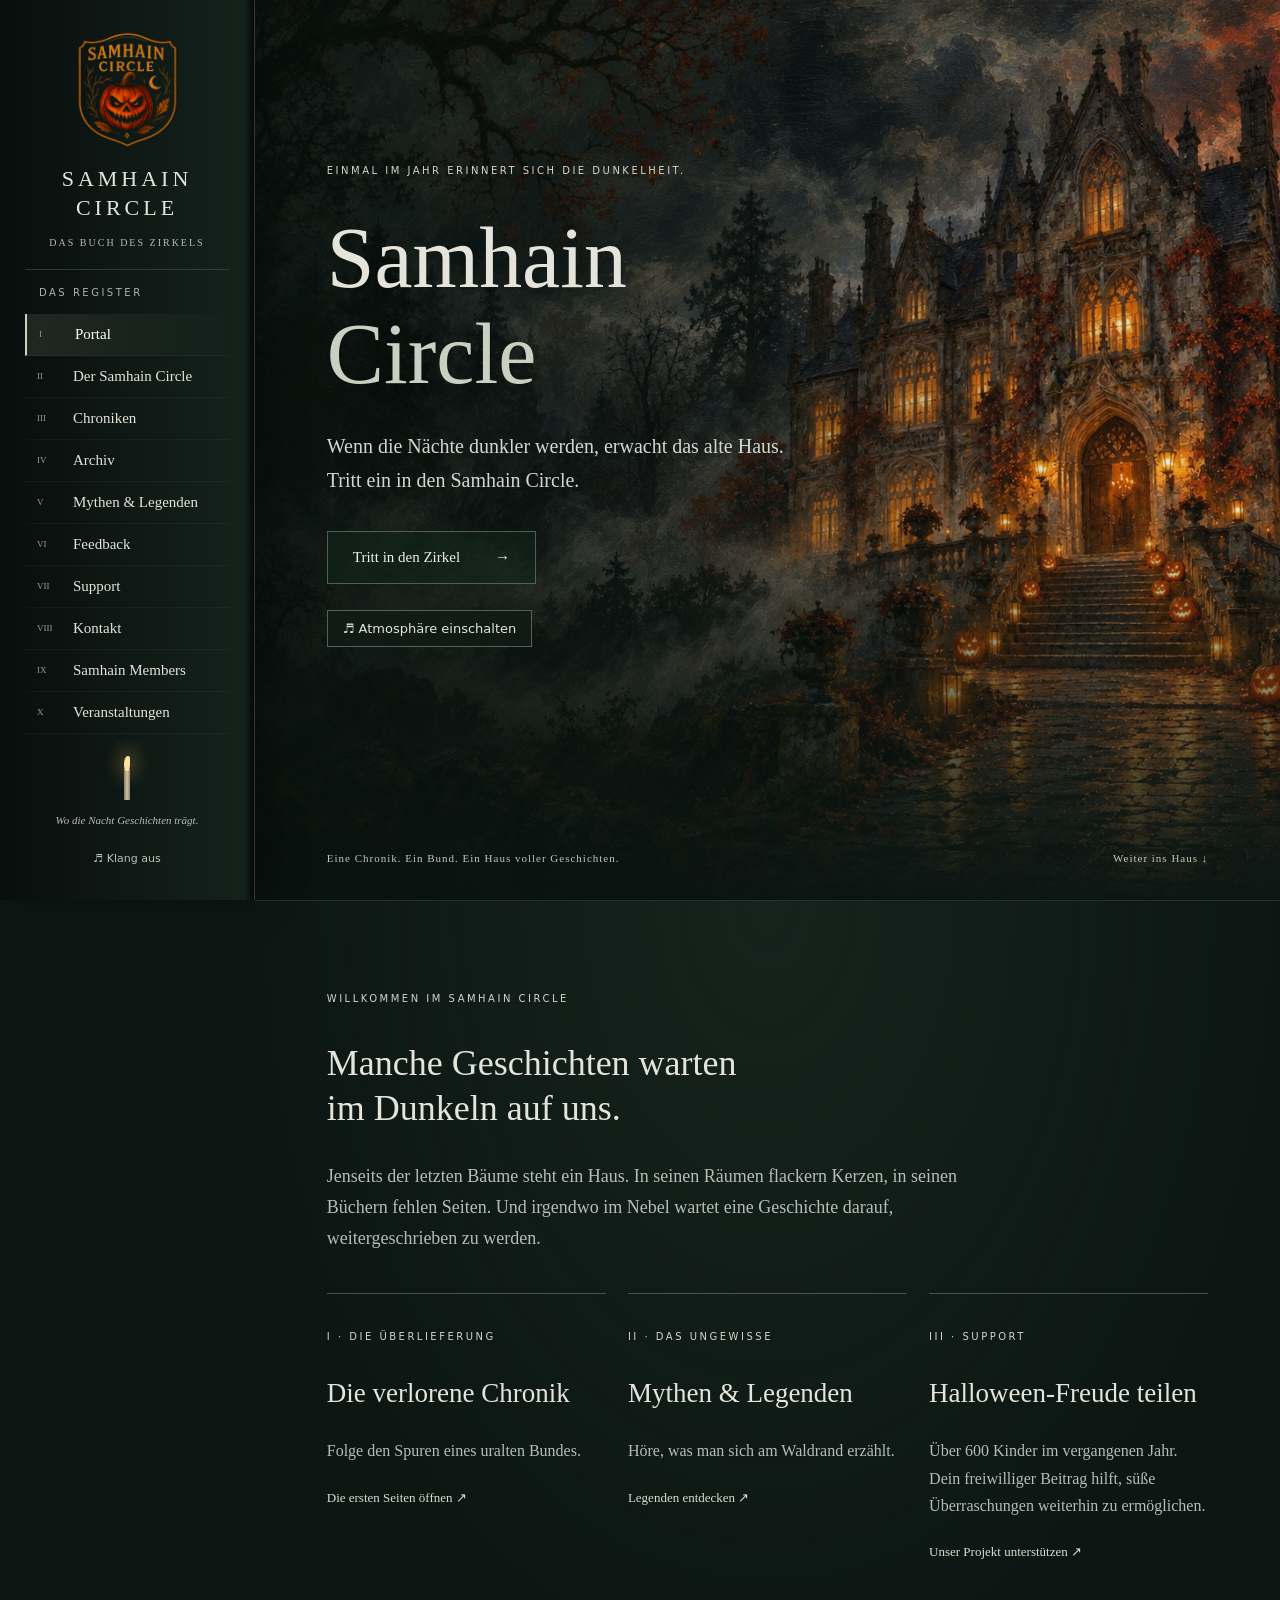
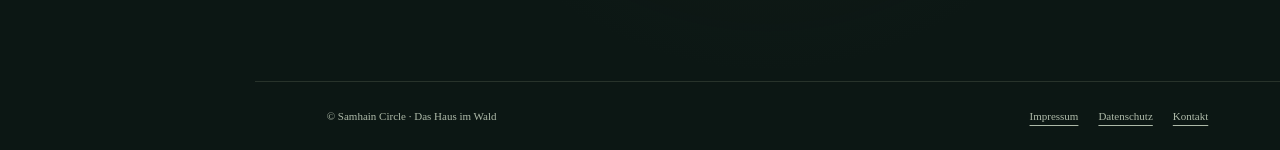
==== commit 45b16da0: "Link to events from index.html" ====
--- a/index.html
+++ b/index.html
@@ -2,4 +2,4 @@
 .hero h1{font-family:Luminari,"Palatino Linotype",Palatino,Georgia,serif;font-weight:400;letter-spacing:0;line-height:1.12;font-size:clamp(64px,6.7vw,104px)}
 .hero h1 em{font-style:normal;font-weight:400}
 @media(max-width:680px){.hero h1{font-size:clamp(54px,12vw,76px)}}
-</style><style>nav a span{flex-shrink:0}nav a{line-height:1.4}</style></head><body class="static-home"><a class="skip" href="#inhalt">Zum Inhalt</a><aside class="register"><a class="brand" href="./index.html"><img class="brand-logo" src="./assets/samhain-logo.png" alt="" width="1024" height="1024"><strong>Samhain<br>Circle</strong><small>Das Buch des Zirkels</small></a><button class="menu-toggle" aria-expanded="false" aria-controls="register-nav">Buchregister <span>☰</span></button><nav id="register-nav" aria-label="Buchregister"><p class="eyebrow">Das Register</p><a href="./index.html" aria-current=page><span>I</span>Portal</a><a href="./zirkel/index.html" ><span>II</span>Der Samhain Circle</a><a href="./chroniken/index.html" ><span>III</span>Chroniken</a><a href="./archiv/index.html" ><span>IV</span>Archiv</a><a href="./mythen/index.html" ><span>V</span>Mythen & Legenden</a><a href="./feedback/index.html" ><span>VI</span>Feedback</a><a href="./vermaechtnis/index.html" ><span>VII</span>Support</a><a href="./kontakt/index.html" ><span>VIII</span>Kontakt</a><a href="https://members.samhaincircle.de/"><span>IX</span>Samhain Members</a></nav><div class="aside-bottom"><div class="candle" aria-hidden="true"><i></i></div><p>Wo die Nacht Geschichten trägt.</p><button class="sound" type="button" aria-pressed="false">♬ Klang aus</button></div></aside><main id="inhalt"><section class="hero"><div class="hero-copy"><span class="eyebrow">Einmal im Jahr erinnert sich die Dunkelheit.</span><h1>Samhain<br><em>Circle</em></h1><p>Wenn die Nächte dunkler werden, erwacht das alte Haus.<br>Tritt ein in den Samhain Circle.</p><a class="button" href="zirkel/index.html">Tritt in den Zirkel <span>→</span></a><div class="ambience-controls" aria-label="Atmosphäre"><button class="sound hero-sound" type="button" aria-pressed="false">♬ Atmosphäre einschalten</button></div></div><div class="hero-bottom"><span>Eine Chronik. Ein Bund. Ein Haus voller Geschichten.</span><a href="#entdecken">Weiter ins Haus ↓</a></div></section><section class="intro" id="entdecken"><span class="eyebrow">Willkommen im Samhain Circle</span><h2>Manche Geschichten warten<br>im Dunkeln auf uns.</h2><p>Jenseits der letzten Bäume steht ein Haus. In seinen Räumen flackern Kerzen, in seinen Büchern fehlen Seiten. Und irgendwo im Nebel wartet eine Geschichte darauf, weitergeschrieben zu werden.</p><div class="cards"><a href="chroniken/index.html"><span class="eyebrow">I · Die Überlieferung</span><h3>Die verlorene Chronik</h3><p>Folge den Spuren eines uralten Bundes.</p><span>Die ersten Seiten öffnen ↗</span></a><a href="mythen/index.html"><span class="eyebrow">II · Das Ungewisse</span><h3>Mythen &amp; Legenden</h3><p>Höre, was man sich am Waldrand erzählt.</p><span>Legenden entdecken ↗</span></a><a href="vermaechtnis/index.html"><span class="eyebrow">III · Support</span><h3>Halloween-Freude teilen</h3><p>Über 600 Kinder im vergangenen Jahr. Dein freiwilliger Beitrag hilft, süße Überraschungen weiterhin zu ermöglichen.</p><span>Unser Projekt unterstützen ↗</span></a></div></section><footer><span>© Samhain Circle · Das Haus im Wald</span><div><a href="./impressum/index.html">Impressum</a><a href="./datenschutz/index.html">Datenschutz</a><a href="./kontakt/index.html">Kontakt</a></div></footer></main><!-- Cloudflare Web Analytics --><script type='module' src='https://static.cloudflareinsights.com/beacon.min.js' data-cf-beacon='{"token": "3b472250a3e3463ea10ab8ddbc020c84"}'></script><!-- End Cloudflare Web Analytics --></body></html>
+</style><style>nav a span{flex-shrink:0}nav a{line-height:1.4}</style></head><body class="static-home"><a class="skip" href="#inhalt">Zum Inhalt</a><aside class="register"><a class="brand" href="./index.html"><img class="brand-logo" src="./assets/samhain-logo.png" alt="" width="1024" height="1024"><strong>Samhain<br>Circle</strong><small>Das Buch des Zirkels</small></a><button class="menu-toggle" aria-expanded="false" aria-controls="register-nav">Buchregister <span>☰</span></button><nav id="register-nav" aria-label="Buchregister"><p class="eyebrow">Das Register</p><a href="./index.html" aria-current=page><span>I</span>Portal</a><a href="./zirkel/index.html" ><span>II</span>Der Samhain Circle</a><a href="./chroniken/index.html" ><span>III</span>Chroniken</a><a href="./archiv/index.html" ><span>IV</span>Archiv</a><a href="./mythen/index.html" ><span>V</span>Mythen & Legenden</a><a href="./feedback/index.html" ><span>VI</span>Feedback</a><a href="./vermaechtnis/index.html" ><span>VII</span>Support</a><a href="./kontakt/index.html" ><span>VIII</span>Kontakt</a><a href="https://members.samhaincircle.de/"><span>IX</span>Samhain Members</a><a href="./veranstaltungen/index.html"><span>X</span>Veranstaltungen</a></nav><div class="aside-bottom"><div class="candle" aria-hidden="true"><i></i></div><p>Wo die Nacht Geschichten trägt.</p><button class="sound" type="button" aria-pressed="false">♬ Klang aus</button></div></aside><main id="inhalt"><section class="hero"><div class="hero-copy"><span class="eyebrow">Einmal im Jahr erinnert sich die Dunkelheit.</span><h1>Samhain<br><em>Circle</em></h1><p>Wenn die Nächte dunkler werden, erwacht das alte Haus.<br>Tritt ein in den Samhain Circle.</p><a class="button" href="zirkel/index.html">Tritt in den Zirkel <span>→</span></a><div class="ambience-controls" aria-label="Atmosphäre"><button class="sound hero-sound" type="button" aria-pressed="false">♬ Atmosphäre einschalten</button></div></div><div class="hero-bottom"><span>Eine Chronik. Ein Bund. Ein Haus voller Geschichten.</span><a href="#entdecken">Weiter ins Haus ↓</a></div></section><section class="intro" id="entdecken"><span class="eyebrow">Willkommen im Samhain Circle</span><h2>Manche Geschichten warten<br>im Dunkeln auf uns.</h2><p>Jenseits der letzten Bäume steht ein Haus. In seinen Räumen flackern Kerzen, in seinen Büchern fehlen Seiten. Und irgendwo im Nebel wartet eine Geschichte darauf, weitergeschrieben zu werden.</p><div class="cards"><a href="chroniken/index.html"><span class="eyebrow">I · Die Überlieferung</span><h3>Die verlorene Chronik</h3><p>Folge den Spuren eines uralten Bundes.</p><span>Die ersten Seiten öffnen ↗</span></a><a href="mythen/index.html"><span class="eyebrow">II · Das Ungewisse</span><h3>Mythen &amp; Legenden</h3><p>Höre, was man sich am Waldrand erzählt.</p><span>Legenden entdecken ↗</span></a><a href="vermaechtnis/index.html"><span class="eyebrow">III · Support</span><h3>Halloween-Freude teilen</h3><p>Über 600 Kinder im vergangenen Jahr. Dein freiwilliger Beitrag hilft, süße Überraschungen weiterhin zu ermöglichen.</p><span>Unser Projekt unterstützen ↗</span></a></div></section><footer><span>© Samhain Circle · Das Haus im Wald</span><div><a href="./impressum/index.html">Impressum</a><a href="./datenschutz/index.html">Datenschutz</a><a href="./kontakt/index.html">Kontakt</a></div></footer></main><!-- Cloudflare Web Analytics --><script type='module' src='https://static.cloudflareinsights.com/beacon.min.js' data-cf-beacon='{"token": "3b472250a3e3463ea10ab8ddbc020c84"}'></script><!-- End Cloudflare Web Analytics --></body></html>
